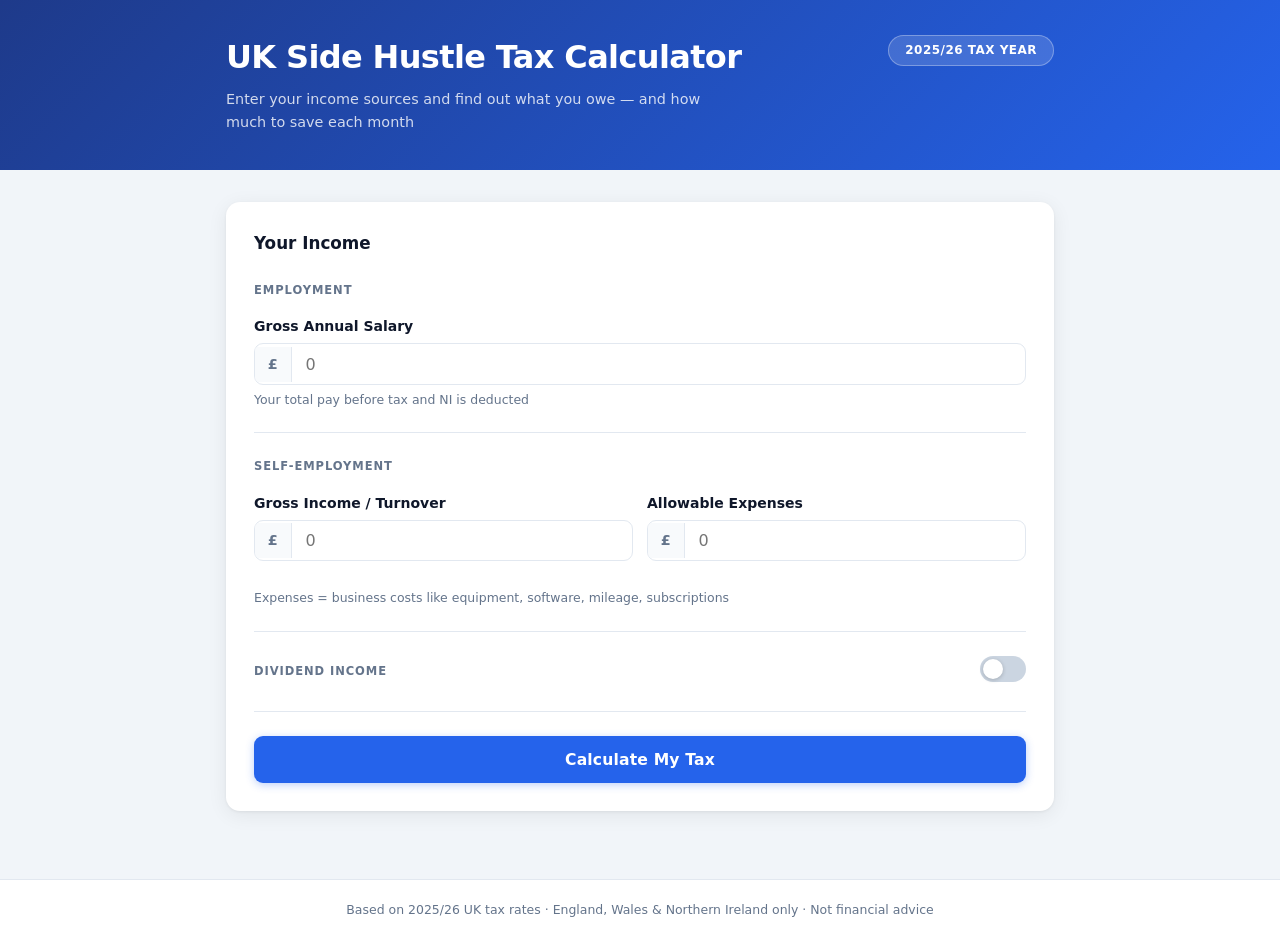
==== index.html @ 11d09277 "Initial build: UK side hustle tax calculator HTML/CSS/JS static site with 2025/26 UK tax rates. Calc" ====
<!DOCTYPE html>
<html lang="en">
<head>
  <meta charset="UTF-8">
  <meta name="viewport" content="width=device-width, initial-scale=1.0">
  <title>UK Side Hustle Tax Calculator</title>
  <link rel="stylesheet" href="style.css">
</head>
<body>

  <header>
    <div class="container">
      <div class="header-content">
        <div>
          <h1>UK Side Hustle Tax Calculator</h1>
          <p class="subtitle">Enter your income sources and find out what you owe — and how much to save each month</p>
        </div>
        <span class="tax-year-badge">2025/26 Tax Year</span>
      </div>
    </div>
  </header>

  <main>
    <div class="container">

      <!-- Input Form -->
      <section class="card" id="input-card">
        <h2>Your Income</h2>

        <div class="form-section">
          <h3 class="section-label">Employment</h3>
          <div class="field">
            <label for="salary">Gross Annual Salary</label>
            <div class="input-wrap">
              <span class="prefix">£</span>
              <input type="number" id="salary" placeholder="0" min="0" step="1">
            </div>
            <p class="hint">Your total pay before tax and NI is deducted</p>
          </div>
        </div>

        <div class="form-section">
          <h3 class="section-label">Self-Employment</h3>
          <div class="field-row">
            <div class="field">
              <label for="se-income">Gross Income / Turnover</label>
              <div class="input-wrap">
                <span class="prefix">£</span>
                <input type="number" id="se-income" placeholder="0" min="0" step="1">
              </div>
            </div>
            <div class="field">
              <label for="se-expenses">Allowable Expenses</label>
              <div class="input-wrap">
                <span class="prefix">£</span>
                <input type="number" id="se-expenses" placeholder="0" min="0" step="1">
              </div>
            </div>
          </div>
          <p class="hint">Expenses = business costs like equipment, software, mileage, subscriptions</p>
          <div class="profit-preview" id="profit-preview">
            Taxable profit: <strong id="profit-amount">£0</strong>
          </div>
        </div>

        <div class="form-section" id="dividends-section-wrap">
          <div class="toggle-header">
            <h3 class="section-label" style="margin-bottom:0">Dividend Income</h3>
            <label class="toggle" aria-label="Include dividends">
              <input type="checkbox" id="dividends-toggle">
              <span class="toggle-slider"></span>
            </label>
          </div>
          <div id="dividends-fields" class="hidden">
            <div class="field" style="margin-top:1rem">
              <label for="dividends">Total Dividends Received</label>
              <div class="input-wrap">
                <span class="prefix">£</span>
                <input type="number" id="dividends" placeholder="0" min="0" step="1">
              </div>
              <p class="hint">Dividends from UK or overseas companies (gross, before any tax)</p>
            </div>
          </div>
        </div>

        <div id="error-msg" class="error-msg hidden">Please enter at least one income figure.</div>
        <button class="btn-primary" id="calculate-btn">Calculate My Tax</button>
      </section>

      <!-- Results -->
      <section id="results" class="hidden">

        <div class="summary-grid">
          <div class="summary-card">
            <span class="summary-label">Total Income</span>
            <span class="summary-value neutral" id="r-total-income">£0</span>
          </div>
          <div class="summary-card">
            <span class="summary-label">Total Tax Bill</span>
            <span class="summary-value blue" id="r-total-tax">£0</span>
            <span class="summary-sub" id="r-effective-rate"></span>
          </div>
          <div class="summary-card">
            <span class="summary-label">Self Assessment Due</span>
            <span class="summary-value amber" id="r-sa-due">£0</span>
            <span class="summary-sub">due 31 Jan</span>
          </div>
          <div class="summary-card highlight-card">
            <span class="summary-label">Save Each Month</span>
            <span class="summary-value green" id="r-monthly">£0</span>
            <span class="summary-sub">to cover your bill</span>
          </div>
        </div>

        <div class="save-banner" id="save-banner">
          <div class="save-icon">
            <svg width="22" height="22" viewBox="0 0 24 24" fill="none" stroke="currentColor" stroke-width="2.5" stroke-linecap="round" stroke-linejoin="round"><path d="M12 2v20M17 5H9.5a3.5 3.5 0 0 0 0 7h5a3.5 3.5 0 0 1 0 7H6"/></svg>
          </div>
          <div>
            <strong>Set aside <span id="r-monthly-banner">£0</span> per month</strong>
            <p>to cover your Self Assessment tax bill, due 31 January each year</p>
          </div>
        </div>

        <div class="card">
          <h2>Full Breakdown</h2>

          <!-- Income -->
          <div class="breakdown-section">
            <h3 class="breakdown-heading">Income &amp; Allowances</h3>
            <div class="breakdown-row">
              <span>Employment salary</span>
              <span id="b-salary">£0</span>
            </div>
            <div class="breakdown-row" id="b-se-row">
              <span>Self-employment profit</span>
              <span id="b-se-profit">£0</span>
            </div>
            <div class="breakdown-row" id="b-div-income-row">
              <span>Dividend income</span>
              <span id="b-dividends">£0</span>
            </div>
            <div class="breakdown-row subtotal">
              <span>Total income</span>
              <span id="b-total-income">£0</span>
            </div>
            <div class="breakdown-row deduction">
              <span>Personal allowance</span>
              <span id="b-pa">−£12,570</span>
            </div>
            <div class="breakdown-row" id="b-div-allowance-row">
              <span class="muted-text">Dividend allowance</span>
              <span class="muted-text">−£500</span>
            </div>
          </div>

          <!-- PAYE -->
          <div class="breakdown-section">
            <h3 class="breakdown-heading">
              Already Paid via PAYE
              <span class="pill pill-green">Employer deducted</span>
            </h3>
            <div class="breakdown-row">
              <span>Income tax on salary</span>
              <span class="text-green" id="b-paye-it">£0</span>
            </div>
            <div class="breakdown-row">
              <span>Employee NI (Class 1)</span>
              <span class="text-green" id="b-paye-ni">£0</span>
            </div>
            <div class="breakdown-row subtotal">
              <span>Total PAYE paid</span>
              <span class="text-green" id="b-paye-total">£0</span>
            </div>
          </div>

          <!-- Self Assessment -->
          <div class="breakdown-section">
            <h3 class="breakdown-heading">
              Self Assessment Due
              <span class="pill pill-amber">You owe this</span>
            </h3>
            <div class="breakdown-row">
              <span>Income tax (self-employment)</span>
              <span class="text-amber" id="b-se-it">£0</span>
            </div>
            <div class="breakdown-row">
              <span>Class 4 NI (self-employment)</span>
              <span class="text-amber" id="b-class4">£0</span>
            </div>
            <div class="breakdown-row" id="b-div-tax-row">
              <span>Dividend tax</span>
              <span class="text-amber" id="b-div-tax">£0</span>
            </div>
            <div class="breakdown-row subtotal">
              <span>Total Self Assessment bill</span>
              <span class="text-amber" id="b-sa-total">£0</span>
            </div>
          </div>
        </div>

        <div class="card notes-card">
          <h3>Things to know</h3>
          <ul>
            <li><strong>Payment on account:</strong> After your first Self Assessment, HMRC usually splits your bill into advance payments — 50% due 31 January and 50% due 31 July. Budget for this in year two.</li>
            <li><strong>Trading allowance:</strong> If your self-employment income is under £1,000 you may not need to register or pay tax on it.</li>
            <li><strong>PAYE estimate:</strong> Assumes a standard 1257L tax code. If HMRC has adjusted your code (e.g. due to benefits or high income), your actual PAYE may differ.</li>
            <li><strong>Personal allowance taper:</strong> If your total income exceeds £100,000 your personal allowance reduces — the effective tax rate between £100k–£125,140 is 60%.</li>
            <li><strong>Scotland:</strong> Scottish taxpayers have different income tax rates — this calculator applies England, Wales &amp; Northern Ireland rates only.</li>
            <li>This is an estimate. Rates shown are for 2025/26. Always verify with HMRC or a qualified accountant.</li>
          </ul>
        </div>

      </section>
    </div>
  </main>

  <footer>
    <div class="container">
      <p>Based on 2025/26 UK tax rates &middot; England, Wales &amp; Northern Ireland only &middot; Not financial advice</p>
    </div>
  </footer>

  <script src="script.js"></script>
</body>
</html>
---- style.css ----
:root {
  --primary:        #2563eb;
  --primary-dark:   #1d4ed8;
  --primary-light:  #eff6ff;
  --green:          #16a34a;
  --green-light:    #dcfce7;
  --amber:          #b45309;
  --amber-light:    #fef3c7;
  --bg:             #f1f5f9;
  --card:           #ffffff;
  --text:           #0f172a;
  --muted:          #64748b;
  --border:         #e2e8f0;
  --radius:         14px;
  --shadow:         0 1px 3px rgba(0,0,0,.06), 0 4px 20px rgba(0,0,0,.07);
}

*, *::before, *::after { box-sizing: border-box; margin: 0; padding: 0; }

body {
  font-family: -apple-system, BlinkMacSystemFont, 'Segoe UI', system-ui, sans-serif;
  background: var(--bg);
  color: var(--text);
  line-height: 1.6;
  font-size: 16px;
}

.container {
  max-width: 860px;
  margin: 0 auto;
  padding: 0 1rem;
}

/* ── Header ── */
header {
  background: linear-gradient(135deg, #1e3a8a 0%, #2563eb 100%);
  color: #fff;
  padding: 2rem 0 2.25rem;
}

.header-content {
  display: flex;
  align-items: flex-start;
  justify-content: space-between;
  gap: 1rem;
  flex-wrap: wrap;
}

h1 {
  font-size: 1.65rem;
  font-weight: 800;
  letter-spacing: -.02em;
}

.subtitle {
  margin-top: .3rem;
  opacity: .8;
  font-size: .9rem;
  max-width: 480px;
}

.tax-year-badge {
  flex-shrink: 0;
  background: rgba(255,255,255,.15);
  border: 1px solid rgba(255,255,255,.3);
  border-radius: 100px;
  padding: .3rem 1rem;
  font-size: .75rem;
  font-weight: 700;
  letter-spacing: .04em;
  margin-top: .2rem;
  text-transform: uppercase;
}

/* ── Main ── */
main { padding: 2rem 0 3rem; }

/* ── Cards ── */
.card {
  background: var(--card);
  border-radius: var(--radius);
  padding: 1.75rem;
  box-shadow: var(--shadow);
  margin-bottom: 1.25rem;
}

.card h2 {
  font-size: 1.05rem;
  font-weight: 700;
  margin-bottom: 1.5rem;
  color: var(--text);
}

/* ── Form ── */
#input-card { margin-bottom: 1.25rem; }

.form-section {
  padding-bottom: 1.5rem;
  margin-bottom: 1.5rem;
  border-bottom: 1px solid var(--border);
}
.form-section:last-of-type {
  border-bottom: none;
  margin-bottom: .25rem;
  padding-bottom: 0;
}

.section-label {
  font-size: .72rem;
  font-weight: 700;
  text-transform: uppercase;
  letter-spacing: .08em;
  color: var(--muted);
  margin-bottom: 1rem;
}

.field { margin-bottom: .875rem; }
.field:last-of-type { margin-bottom: 0; }

.field-row {
  display: grid;
  grid-template-columns: 1fr 1fr;
  gap: .875rem;
  margin-bottom: .875rem;
}

label {
  display: block;
  font-size: .875rem;
  font-weight: 600;
  margin-bottom: .35rem;
  color: var(--text);
}

.input-wrap {
  display: flex;
  align-items: center;
  border: 1.5px solid var(--border);
  border-radius: 9px;
  overflow: hidden;
  background: #fff;
  transition: border-color .15s, box-shadow .15s;
}

.input-wrap:focus-within {
  border-color: var(--primary);
  box-shadow: 0 0 0 3px rgba(37,99,235,.12);
}

.prefix {
  background: #f8fafc;
  border-right: 1.5px solid var(--border);
  padding: .65rem .8rem;
  font-weight: 700;
  color: var(--muted);
  font-size: .9rem;
  line-height: 1;
  user-select: none;
}

input[type="number"] {
  flex: 1;
  min-width: 0;
  border: none;
  outline: none;
  padding: .65rem .875rem;
  font-size: 1rem;
  font-family: inherit;
  color: var(--text);
  background: transparent;
  -moz-appearance: textfield;
}
input[type="number"]::-webkit-inner-spin-button,
input[type="number"]::-webkit-outer-spin-button { -webkit-appearance: none; }

.hint {
  font-size: .78rem;
  color: var(--muted);
  margin-top: .35rem;
  line-height: 1.4;
}

.profit-preview {
  display: none;
  background: var(--primary-light);
  border: 1px solid #bfdbfe;
  border-radius: 8px;
  padding: .55rem .875rem;
  font-size: .85rem;
  color: var(--primary);
  margin-top: .75rem;
}
.profit-preview.visible { display: block; }

/* ── Toggle ── */
.toggle-header {
  display: flex;
  align-items: center;
  justify-content: space-between;
}

.toggle {
  position: relative;
  display: inline-block;
  width: 46px;
  height: 26px;
  cursor: pointer;
  flex-shrink: 0;
}
.toggle input { opacity: 0; width: 0; height: 0; position: absolute; }

.toggle-slider {
  position: absolute;
  inset: 0;
  background: #cbd5e1;
  border-radius: 100px;
  transition: background .2s;
}
.toggle-slider::before {
  content: '';
  position: absolute;
  width: 20px;
  height: 20px;
  background: #fff;
  border-radius: 50%;
  top: 3px;
  left: 3px;
  transition: transform .2s;
  box-shadow: 0 1px 4px rgba(0,0,0,.2);
}
.toggle input:checked + .toggle-slider { background: var(--primary); }
.toggle input:checked + .toggle-slider::before { transform: translateX(20px); }

/* ── Button ── */
.btn-primary {
  display: block;
  width: 100%;
  background: var(--primary);
  color: #fff;
  border: none;
  border-radius: 9px;
  padding: .9rem 1.5rem;
  font-size: .975rem;
  font-weight: 700;
  font-family: inherit;
  cursor: pointer;
  letter-spacing: .01em;
  transition: background .15s, transform .1s, box-shadow .15s;
  margin-top: 1.25rem;
  box-shadow: 0 2px 8px rgba(37,99,235,.3);
}
.btn-primary:hover { background: var(--primary-dark); box-shadow: 0 4px 12px rgba(37,99,235,.35); }
.btn-primary:active { transform: scale(.99); }

/* ── Error ── */
.error-msg {
  background: #fee2e2;
  color: #991b1b;
  border-radius: 8px;
  padding: .6rem .9rem;
  font-size: .85rem;
  font-weight: 500;
  margin-top: .75rem;
}

/* ── Summary Grid ── */
.summary-grid {
  display: grid;
  grid-template-columns: repeat(2, 1fr);
  gap: .875rem;
  margin-bottom: 1.25rem;
}

.summary-card {
  background: var(--card);
  border-radius: var(--radius);
  padding: 1.25rem 1.25rem 1.1rem;
  box-shadow: var(--shadow);
  display: flex;
  flex-direction: column;
  gap: .2rem;
}

.highlight-card {
  background: linear-gradient(135deg, #1e3a8a, #2563eb);
  color: #fff;
}
.highlight-card .summary-label { color: rgba(255,255,255,.75); }
.highlight-card .summary-sub   { color: rgba(255,255,255,.65); }

.summary-label {
  font-size: .7rem;
  font-weight: 700;
  text-transform: uppercase;
  letter-spacing: .07em;
  color: var(--muted);
}

.summary-value {
  font-size: 1.65rem;
  font-weight: 800;
  letter-spacing: -.02em;
  line-height: 1.1;
  margin-top: .1rem;
}
.summary-value.neutral { color: var(--text); }
.summary-value.blue    { color: var(--primary); }
.summary-value.amber   { color: var(--amber); }
.summary-value.green   { color: #fff; }

.summary-sub {
  font-size: .75rem;
  color: var(--muted);
  margin-top: .1rem;
}

/* ── Save Banner ── */
.save-banner {
  background: linear-gradient(135deg, #1e3a8a, #2563eb);
  color: #fff;
  border-radius: var(--radius);
  padding: 1.25rem 1.5rem;
  display: flex;
  align-items: center;
  gap: 1rem;
  margin-bottom: 1.25rem;
}

.save-icon {
  flex-shrink: 0;
  width: 44px;
  height: 44px;
  background: rgba(255,255,255,.15);
  border-radius: 50%;
  display: flex;
  align-items: center;
  justify-content: center;
}

.save-banner strong { font-size: 1.05rem; display: block; }
.save-banner p { font-size: .825rem; opacity: .8; margin-top: .15rem; }

/* ── Breakdown ── */
.breakdown-section {
  padding-bottom: 1.25rem;
  margin-bottom: 1.25rem;
  border-bottom: 1px solid var(--border);
}
.breakdown-section:last-child {
  padding-bottom: 0;
  margin-bottom: 0;
  border-bottom: none;
}

.breakdown-heading {
  font-size: .72rem;
  font-weight: 700;
  text-transform: uppercase;
  letter-spacing: .08em;
  color: var(--muted);
  margin-bottom: .875rem;
  display: flex;
  align-items: center;
  gap: .5rem;
  flex-wrap: wrap;
}

.breakdown-row {
  display: flex;
  justify-content: space-between;
  align-items: center;
  padding: .45rem 0;
  font-size: .9rem;
  border-bottom: 1px solid var(--border);
}
.breakdown-row:first-of-type { border-top: none; }
.breakdown-row:last-child { border-bottom: none; }

.breakdown-row.subtotal {
  font-weight: 700;
  font-size: .925rem;
  padding-top: .625rem;
  margin-top: .25rem;
  border-top: 2px solid var(--border) !important;
}

.breakdown-row.deduction {
  color: var(--muted);
  font-style: italic;
  font-size: .875rem;
}

/* ── Pills ── */
.pill {
  display: inline-block;
  padding: .15rem .6rem;
  border-radius: 100px;
  font-size: .65rem;
  font-weight: 700;
  text-transform: uppercase;
  letter-spacing: .05em;
  line-height: 1.5;
}
.pill-green { background: var(--green-light); color: var(--green); }
.pill-amber { background: var(--amber-light); color: var(--amber); }

/* ── Colour helpers ── */
.text-green  { color: var(--green);  font-weight: 600; }
.text-amber  { color: var(--amber);  font-weight: 600; }
.muted-text  { color: var(--muted); }

/* ── Notes ── */
.notes-card h3 {
  font-size: .95rem;
  font-weight: 700;
  margin-bottom: .875rem;
  color: var(--text);
}
.notes-card ul {
  list-style: none;
  display: flex;
  flex-direction: column;
  gap: .6rem;
}
.notes-card li {
  font-size: .825rem;
  color: var(--muted);
  padding-left: 1.1rem;
  position: relative;
  line-height: 1.5;
}
.notes-card li::before {
  content: '›';
  position: absolute;
  left: 0;
  color: var(--primary);
  font-weight: 700;
}

/* ── Footer ── */
footer {
  background: var(--card);
  border-top: 1px solid var(--border);
  padding: 1.25rem 0;
  text-align: center;
  color: var(--muted);
  font-size: .78rem;
}

/* ── Utilities ── */
.hidden { display: none !important; }

/* ── Responsive ── */
@media (min-width: 600px) {
  h1 { font-size: 2rem; }
  .summary-grid { grid-template-columns: repeat(4, 1fr); }
}

@media (max-width: 480px) {
  .card { padding: 1.25rem; }
  .field-row { grid-template-columns: 1fr; }
  .summary-value { font-size: 1.35rem; }
  .save-banner { flex-direction: column; text-align: center; }
  .save-icon { margin: 0 auto; }
}
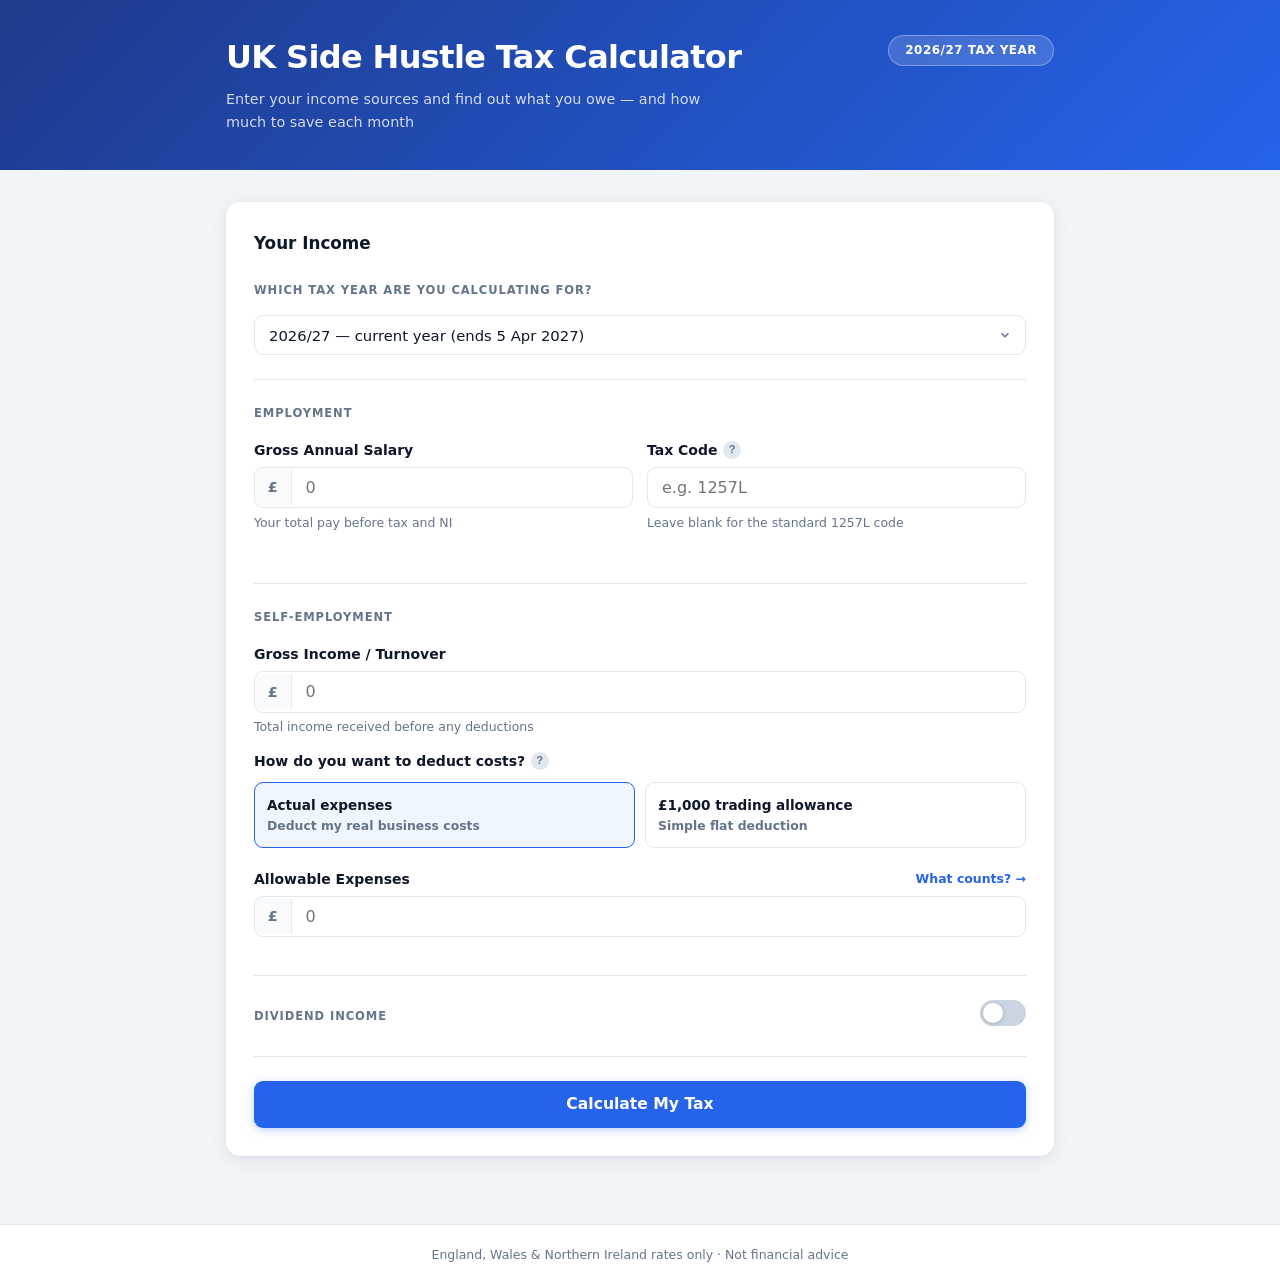
==== commit 2971ecd3: "Add tax year/code/trading allowance, update to 2026/27 - Add tax year selector (2022/23 through 2026" ====
--- a/index.html
+++ b/index.html
@@ -15,7 +15,7 @@
           <h1>UK Side Hustle Tax Calculator</h1>
           <p class="subtitle">Enter your income sources and find out what you owe — and how much to save each month</p>
         </div>
-        <span class="tax-year-badge">2025/26 Tax Year</span>
+        <span class="tax-year-badge" id="header-tax-year">2026/27 Tax Year</span>
       </div>
     </div>
   </header>
@@ -27,43 +27,99 @@
       <section class="card" id="input-card">
         <h2>Your Income</h2>
 
+        <!-- Tax year -->
+        <div class="form-section">
+          <h3 class="section-label">Which tax year are you calculating for?</h3>
+          <div class="select-wrap">
+            <select id="tax-year">
+              <option value="2026/27">2026/27 — current year (ends 5 Apr 2027)</option>
+              <option value="2025/26">2025/26 — Self Assessment due 31 Jan 2027</option>
+              <option value="2024/25">2024/25 — Self Assessment due 31 Jan 2026</option>
+              <option value="2023/24">2023/24 — Self Assessment due 31 Jan 2025</option>
+              <option value="2022/23">2022/23 — Self Assessment due 31 Jan 2024</option>
+            </select>
+            <span class="select-arrow">
+              <svg width="14" height="14" viewBox="0 0 24 24" fill="none" stroke="currentColor" stroke-width="2.5"><polyline points="6 9 12 15 18 9"/></svg>
+            </span>
+          </div>
+        </div>
+
+        <!-- Employment -->
         <div class="form-section">
           <h3 class="section-label">Employment</h3>
+          <div class="field-row">
+            <div class="field">
+              <label for="salary">Gross Annual Salary</label>
+              <div class="input-wrap">
+                <span class="prefix">£</span>
+                <input type="number" id="salary" placeholder="0" min="0" step="1">
+              </div>
+              <p class="hint">Your total pay before tax and NI</p>
+            </div>
+            <div class="field">
+              <label for="tax-code">
+                Tax Code
+                <button class="info-btn" data-modal="modal-taxcode" type="button" aria-label="What is a tax code?">?</button>
+              </label>
+              <div class="input-wrap">
+                <input type="text" id="tax-code" placeholder="e.g. 1257L" maxlength="8" style="padding-left:0.875rem">
+              </div>
+              <p class="hint">Leave blank for the standard 1257L code</p>
+            </div>
+          </div>
+        </div>
+
+        <!-- Self-Employment -->
+        <div class="form-section">
+          <h3 class="section-label">Self-Employment</h3>
           <div class="field">
-            <label for="salary">Gross Annual Salary</label>
+            <label for="se-income">Gross Income / Turnover</label>
             <div class="input-wrap">
               <span class="prefix">£</span>
-              <input type="number" id="salary" placeholder="0" min="0" step="1">
-            </div>
-            <p class="hint">Your total pay before tax and NI is deducted</p>
-          </div>
-        </div>
-
-        <div class="form-section">
-          <h3 class="section-label">Self-Employment</h3>
-          <div class="field-row">
-            <div class="field">
-              <label for="se-income">Gross Income / Turnover</label>
-              <div class="input-wrap">
-                <span class="prefix">£</span>
-                <input type="number" id="se-income" placeholder="0" min="0" step="1">
-              </div>
-            </div>
-            <div class="field">
-              <label for="se-expenses">Allowable Expenses</label>
-              <div class="input-wrap">
-                <span class="prefix">£</span>
-                <input type="number" id="se-expenses" placeholder="0" min="0" step="1">
-              </div>
-            </div>
-          </div>
-          <p class="hint">Expenses = business costs like equipment, software, mileage, subscriptions</p>
+              <input type="number" id="se-income" placeholder="0" min="0" step="1">
+            </div>
+            <p class="hint">Total income received before any deductions</p>
+          </div>
+
+          <div class="expense-method-label">
+            How do you want to deduct costs?
+            <button class="info-btn" data-modal="modal-trading" type="button" aria-label="About the trading allowance">?</button>
+          </div>
+          <div class="method-options">
+            <label class="method-card" id="method-actual-card">
+              <input type="radio" name="expense-method" id="method-actual" value="actual" checked>
+              <div class="method-content">
+                <strong>Actual expenses</strong>
+                <span>Deduct my real business costs</span>
+              </div>
+            </label>
+            <label class="method-card" id="method-trading-card">
+              <input type="radio" name="expense-method" id="method-trading" value="trading">
+              <div class="method-content">
+                <strong>£1,000 trading allowance</strong>
+                <span>Simple flat deduction</span>
+              </div>
+            </label>
+          </div>
+
+          <div id="actual-expenses-field" class="field" style="margin-top:0.875rem">
+            <label for="se-expenses">
+              Allowable Expenses
+              <button class="text-link-btn" data-modal="modal-expenses" type="button">What counts? →</button>
+            </label>
+            <div class="input-wrap">
+              <span class="prefix">£</span>
+              <input type="number" id="se-expenses" placeholder="0" min="0" step="1">
+            </div>
+          </div>
+
           <div class="profit-preview" id="profit-preview">
             Taxable profit: <strong id="profit-amount">£0</strong>
           </div>
         </div>
 
-        <div class="form-section" id="dividends-section-wrap">
+        <!-- Dividends -->
+        <div class="form-section">
           <div class="toggle-header">
             <h3 class="section-label" style="margin-bottom:0">Dividend Income</h3>
             <label class="toggle" aria-label="Include dividends">
@@ -78,17 +134,19 @@
                 <span class="prefix">£</span>
                 <input type="number" id="dividends" placeholder="0" min="0" step="1">
               </div>
-              <p class="hint">Dividends from UK or overseas companies (gross, before any tax)</p>
+              <p class="hint">From UK or overseas companies — gross amount before any tax withheld</p>
             </div>
           </div>
         </div>
 
         <div id="error-msg" class="error-msg hidden">Please enter at least one income figure.</div>
-        <button class="btn-primary" id="calculate-btn">Calculate My Tax</button>
+        <button class="btn-primary" id="calculate-btn" type="button">Calculate My Tax</button>
       </section>
 
       <!-- Results -->
       <section id="results" class="hidden">
+
+        <div id="year-note" class="year-note hidden"></div>
 
         <div class="summary-grid">
           <div class="summary-card">
@@ -112,7 +170,7 @@
           </div>
         </div>
 
-        <div class="save-banner" id="save-banner">
+        <div class="save-banner">
           <div class="save-icon">
             <svg width="22" height="22" viewBox="0 0 24 24" fill="none" stroke="currentColor" stroke-width="2.5" stroke-linecap="round" stroke-linejoin="round"><path d="M12 2v20M17 5H9.5a3.5 3.5 0 0 0 0 7h5a3.5 3.5 0 0 1 0 7H6"/></svg>
           </div>
@@ -125,7 +183,6 @@
         <div class="card">
           <h2>Full Breakdown</h2>
 
-          <!-- Income -->
           <div class="breakdown-section">
             <h3 class="breakdown-heading">Income &amp; Allowances</h3>
             <div class="breakdown-row">
@@ -133,7 +190,7 @@
               <span id="b-salary">£0</span>
             </div>
             <div class="breakdown-row" id="b-se-row">
-              <span>Self-employment profit</span>
+              <span id="b-se-method">Self-employment profit</span>
               <span id="b-se-profit">£0</span>
             </div>
             <div class="breakdown-row" id="b-div-income-row">
@@ -148,13 +205,12 @@
               <span>Personal allowance</span>
               <span id="b-pa">−£12,570</span>
             </div>
-            <div class="breakdown-row" id="b-div-allowance-row">
-              <span class="muted-text">Dividend allowance</span>
-              <span class="muted-text">−£500</span>
-            </div>
-          </div>
-
-          <!-- PAYE -->
+            <div class="breakdown-row deduction" id="b-div-allowance-row">
+              <span>Dividend allowance</span>
+              <span id="b-div-allowance-amount">−£500</span>
+            </div>
+          </div>
+
           <div class="breakdown-section">
             <h3 class="breakdown-heading">
               Already Paid via PAYE
@@ -174,7 +230,6 @@
             </div>
           </div>
 
-          <!-- Self Assessment -->
           <div class="breakdown-section">
             <h3 class="breakdown-heading">
               Self Assessment Due
@@ -202,12 +257,11 @@
         <div class="card notes-card">
           <h3>Things to know</h3>
           <ul>
-            <li><strong>Payment on account:</strong> After your first Self Assessment, HMRC usually splits your bill into advance payments — 50% due 31 January and 50% due 31 July. Budget for this in year two.</li>
-            <li><strong>Trading allowance:</strong> If your self-employment income is under £1,000 you may not need to register or pay tax on it.</li>
-            <li><strong>PAYE estimate:</strong> Assumes a standard 1257L tax code. If HMRC has adjusted your code (e.g. due to benefits or high income), your actual PAYE may differ.</li>
+            <li><strong>Payment on account:</strong> After your first Self Assessment, HMRC splits the bill into advance payments — 50% due 31 January and 50% due 31 July. Budget for this in year two.</li>
+            <li><strong>PAYE estimate:</strong> Based on your tax code. If HMRC has adjusted it for benefits-in-kind or other income, your actual PAYE figure may differ.</li>
             <li><strong>Personal allowance taper:</strong> If your total income exceeds £100,000 your personal allowance reduces — the effective tax rate between £100k–£125,140 is 60%.</li>
-            <li><strong>Scotland:</strong> Scottish taxpayers have different income tax rates — this calculator applies England, Wales &amp; Northern Ireland rates only.</li>
-            <li>This is an estimate. Rates shown are for 2025/26. Always verify with HMRC or a qualified accountant.</li>
+            <li><strong>Scotland:</strong> Scottish taxpayers have different income tax rates — this calculator covers England, Wales &amp; Northern Ireland only.</li>
+            <li>This is an estimate only. Always verify with HMRC or a qualified accountant.</li>
           </ul>
         </div>
 
@@ -217,9 +271,112 @@
 
   <footer>
     <div class="container">
-      <p>Based on 2025/26 UK tax rates &middot; England, Wales &amp; Northern Ireland only &middot; Not financial advice</p>
+      <p>England, Wales &amp; Northern Ireland rates only &middot; Not financial advice</p>
     </div>
   </footer>
+
+  <!-- ── Modals ──────────────────────────────────────────────────────────── -->
+
+  <!-- Tax code modal -->
+  <div class="modal-overlay hidden" id="modal-taxcode" role="dialog" aria-modal="true" aria-labelledby="modal-taxcode-title">
+    <div class="modal-card">
+      <button class="modal-close" aria-label="Close">&times;</button>
+      <h3 id="modal-taxcode-title">What is a tax code?</h3>
+      <p>Your tax code tells your employer how much of your salary is tax-free. You can find it on your payslip, P60, or in your HMRC Personal Tax Account.</p>
+      <div class="modal-table">
+        <div class="modal-row"><span class="modal-code">1257L</span><span>Standard — £12,570 personal allowance (most people)</span></div>
+        <div class="modal-row"><span class="modal-code">1100L</span><span>Number × 10 = allowance (e.g. 1100L = £11,000)</span></div>
+        <div class="modal-row"><span class="modal-code">BR</span><span>No allowance — all salary taxed at 20% basic rate</span></div>
+        <div class="modal-row"><span class="modal-code">D0</span><span>All salary taxed at 40% higher rate</span></div>
+        <div class="modal-row"><span class="modal-code">D1</span><span>All salary taxed at 45% additional rate</span></div>
+        <div class="modal-row"><span class="modal-code">0T</span><span>No personal allowance, uses normal tax bands</span></div>
+        <div class="modal-row"><span class="modal-code">NT</span><span>No tax deducted at all</span></div>
+        <div class="modal-row"><span class="modal-code">K codes</span><span>Unusual — means deductions exceed your allowances</span></div>
+      </div>
+      <p class="modal-note">If HMRC has adjusted your code (e.g. due to a company car or underpaid tax), the PAYE estimate will reflect that — which may reduce your Self Assessment bill.</p>
+    </div>
+  </div>
+
+  <!-- Trading allowance modal -->
+  <div class="modal-overlay hidden" id="modal-trading" role="dialog" aria-modal="true" aria-labelledby="modal-trading-title">
+    <div class="modal-card">
+      <button class="modal-close" aria-label="Close">&times;</button>
+      <h3 id="modal-trading-title">The £1,000 trading allowance</h3>
+      <p>The trading allowance lets you earn up to <strong>£1,000 from self-employment</strong> without paying any tax or needing to register with HMRC.</p>
+      <p>If your gross income is <strong>over £1,000</strong>, you can still choose to use the allowance — deducting a flat £1,000 instead of totting up your actual expenses.</p>
+      <div class="modal-split">
+        <div class="modal-split-col good">
+          <strong>Use trading allowance when...</strong>
+          <ul>
+            <li>Your actual expenses are less than £1,000</li>
+            <li>You have very few receipts or records</li>
+            <li>You want a simpler calculation</li>
+          </ul>
+        </div>
+        <div class="modal-split-col bad">
+          <strong>Use actual expenses when...</strong>
+          <ul>
+            <li>Your business costs exceed £1,000</li>
+            <li>You have significant equipment or travel costs</li>
+            <li>You work from home and claim a portion of bills</li>
+          </ul>
+        </div>
+      </div>
+      <p class="modal-note">You cannot combine the trading allowance with actual expenses — it's one or the other.</p>
+    </div>
+  </div>
+
+  <!-- Expenses modal -->
+  <div class="modal-overlay hidden" id="modal-expenses" role="dialog" aria-modal="true" aria-labelledby="modal-expenses-title">
+    <div class="modal-card modal-card--wide">
+      <button class="modal-close" aria-label="Close">&times;</button>
+      <h3 id="modal-expenses-title">What are allowable business expenses?</h3>
+      <p>You can deduct costs that are <strong>wholly and exclusively for your business</strong>. Here are the most common ones:</p>
+      <div class="expenses-grid">
+        <div class="expense-item">
+          <strong>Office &amp; workspace</strong>
+          <span>Stationery, postage, printer ink, a portion of home broadband/phone if used for work</span>
+        </div>
+        <div class="expense-item">
+          <strong>Home office</strong>
+          <span>A proportion of electricity, heating, and broadband — based on hours worked or rooms used. HMRC flat rate: £6/week (no receipts needed)</span>
+        </div>
+        <div class="expense-item">
+          <strong>Travel</strong>
+          <span>Business mileage (45p/mile up to 10,000 miles, 25p after), train or bus fares. Not your regular commute</span>
+        </div>
+        <div class="expense-item">
+          <strong>Equipment &amp; tools</strong>
+          <span>Laptops, cameras, tools, phones — if used for work. If used for both, claim the business proportion</span>
+        </div>
+        <div class="expense-item">
+          <strong>Software &amp; subscriptions</strong>
+          <span>Business software, cloud storage, professional memberships, trade magazine subscriptions</span>
+        </div>
+        <div class="expense-item">
+          <strong>Marketing</strong>
+          <span>Website costs, hosting, domain names, advertising, business cards, social media ads</span>
+        </div>
+        <div class="expense-item">
+          <strong>Professional fees</strong>
+          <span>Accountant or bookkeeper fees, legal costs, professional indemnity insurance</span>
+        </div>
+        <div class="expense-item">
+          <strong>Stock &amp; materials</strong>
+          <span>Goods you buy to sell on, or raw materials used to make products</span>
+        </div>
+        <div class="expense-item">
+          <strong>Bank charges</strong>
+          <span>Business bank account fees and transaction charges</span>
+        </div>
+        <div class="expense-item expense-item--no">
+          <strong>You cannot deduct</strong>
+          <span>Personal food or entertainment, everyday clothing, your regular commute, or any personal expenses</span>
+        </div>
+      </div>
+      <p class="modal-note">Keep receipts for everything. HMRC can ask for evidence up to 6 years after the tax year.</p>
+    </div>
+  </div>
 
   <script src="script.js"></script>
 </body>
--- a/style.css
+++ b/style.css
@@ -112,6 +112,7 @@
   letter-spacing: .08em;
   color: var(--muted);
   margin-bottom: 1rem;
+  display: block;
 }
 
 .field { margin-bottom: .875rem; }
@@ -125,7 +126,9 @@
 }
 
 label {
-  display: block;
+  display: flex;
+  align-items: center;
+  gap: .35rem;
   font-size: .875rem;
   font-weight: 600;
   margin-bottom: .35rem;
@@ -141,7 +144,6 @@
   background: #fff;
   transition: border-color .15s, box-shadow .15s;
 }
-
 .input-wrap:focus-within {
   border-color: var(--primary);
   box-shadow: 0 0 0 3px rgba(37,99,235,.12);
@@ -156,9 +158,11 @@
   font-size: .9rem;
   line-height: 1;
   user-select: none;
-}
-
-input[type="number"] {
+  flex-shrink: 0;
+}
+
+input[type="number"],
+input[type="text"] {
   flex: 1;
   min-width: 0;
   border: none;
@@ -180,6 +184,134 @@
   line-height: 1.4;
 }
 
+/* ── Select ── */
+.select-wrap {
+  position: relative;
+  display: inline-flex;
+  align-items: center;
+  width: 100%;
+}
+.select-wrap select {
+  appearance: none;
+  -webkit-appearance: none;
+  width: 100%;
+  border: 1.5px solid var(--border);
+  border-radius: 9px;
+  padding: .65rem 2.5rem .65rem .875rem;
+  font-size: .925rem;
+  font-family: inherit;
+  color: var(--text);
+  background: #fff;
+  cursor: pointer;
+  outline: none;
+  transition: border-color .15s, box-shadow .15s;
+}
+.select-wrap select:focus {
+  border-color: var(--primary);
+  box-shadow: 0 0 0 3px rgba(37,99,235,.12);
+}
+.select-arrow {
+  position: absolute;
+  right: .875rem;
+  pointer-events: none;
+  color: var(--muted);
+  display: flex;
+}
+
+/* ── Info / help buttons ── */
+.info-btn {
+  display: inline-flex;
+  align-items: center;
+  justify-content: center;
+  width: 18px;
+  height: 18px;
+  border-radius: 50%;
+  background: var(--border);
+  border: none;
+  cursor: pointer;
+  font-size: .7rem;
+  font-weight: 700;
+  color: var(--muted);
+  flex-shrink: 0;
+  transition: background .15s, color .15s;
+  padding: 0;
+  line-height: 1;
+}
+.info-btn:hover { background: var(--primary); color: #fff; }
+
+.text-link-btn {
+  background: none;
+  border: none;
+  cursor: pointer;
+  font-size: .78rem;
+  font-weight: 600;
+  color: var(--primary);
+  padding: 0;
+  font-family: inherit;
+  margin-left: auto;
+  text-decoration: underline;
+  text-decoration-color: transparent;
+  transition: text-decoration-color .15s;
+}
+.text-link-btn:hover { text-decoration-color: var(--primary); }
+
+/* ── Expense method selector ── */
+.expense-method-label {
+  font-size: .875rem;
+  font-weight: 600;
+  color: var(--text);
+  margin-bottom: .625rem;
+  display: flex;
+  align-items: center;
+  gap: .35rem;
+}
+
+.method-options {
+  display: grid;
+  grid-template-columns: 1fr 1fr;
+  gap: .625rem;
+  margin-bottom: .25rem;
+}
+
+.method-card {
+  display: flex;
+  align-items: flex-start;
+  gap: .625rem;
+  border: 1.5px solid var(--border);
+  border-radius: 9px;
+  padding: .75rem;
+  cursor: pointer;
+  transition: border-color .15s, background .15s;
+  user-select: none;
+}
+.method-card input[type="radio"] { display: none; }
+.method-card:has(input:checked) {
+  border-color: var(--primary);
+  background: var(--primary-light);
+}
+.method-card .method-content {
+  display: flex;
+  flex-direction: column;
+  gap: .1rem;
+}
+.method-card strong {
+  font-size: .85rem;
+  color: var(--text);
+  font-weight: 700;
+}
+.method-card span {
+  font-size: .775rem;
+  color: var(--muted);
+  line-height: 1.35;
+}
+
+/* Fallback for browsers without :has() */
+.method-card.selected {
+  border-color: var(--primary);
+  background: var(--primary-light);
+}
+
+/* ── Profit preview ── */
 .profit-preview {
   display: none;
   background: var(--primary-light);
@@ -208,7 +340,6 @@
   flex-shrink: 0;
 }
 .toggle input { opacity: 0; width: 0; height: 0; position: absolute; }
-
 .toggle-slider {
   position: absolute;
   inset: 0;
@@ -244,8 +375,7 @@
   font-weight: 700;
   font-family: inherit;
   cursor: pointer;
-  letter-spacing: .01em;
-  transition: background .15s, transform .1s, box-shadow .15s;
+  transition: background .15s, box-shadow .15s;
   margin-top: 1.25rem;
   box-shadow: 0 2px 8px rgba(37,99,235,.3);
 }
@@ -263,6 +393,19 @@
   margin-top: .75rem;
 }
 
+/* ── Year note ── */
+.year-note {
+  background: #fef3c7;
+  border: 1px solid #fcd34d;
+  border-radius: 10px;
+  padding: .75rem 1rem;
+  font-size: .83rem;
+  color: #92400e;
+  margin-bottom: 1.25rem;
+  line-height: 1.5;
+}
+.year-note::before { content: 'Note: '; font-weight: 700; }
+
 /* ── Summary Grid ── */
 .summary-grid {
   display: grid;
@@ -295,7 +438,6 @@
   letter-spacing: .07em;
   color: var(--muted);
 }
-
 .summary-value {
   font-size: 1.65rem;
   font-weight: 800;
@@ -307,12 +449,7 @@
 .summary-value.blue    { color: var(--primary); }
 .summary-value.amber   { color: var(--amber); }
 .summary-value.green   { color: #fff; }
-
-.summary-sub {
-  font-size: .75rem;
-  color: var(--muted);
-  margin-top: .1rem;
-}
+.summary-sub { font-size: .75rem; color: var(--muted); margin-top: .1rem; }
 
 /* ── Save Banner ── */
 .save-banner {
@@ -325,7 +462,6 @@
   gap: 1rem;
   margin-bottom: 1.25rem;
 }
-
 .save-icon {
   flex-shrink: 0;
   width: 44px;
@@ -336,7 +472,6 @@
   align-items: center;
   justify-content: center;
 }
-
 .save-banner strong { font-size: 1.05rem; display: block; }
 .save-banner p { font-size: .825rem; opacity: .8; margin-top: .15rem; }
 
@@ -373,22 +508,14 @@
   font-size: .9rem;
   border-bottom: 1px solid var(--border);
 }
-.breakdown-row:first-of-type { border-top: none; }
 .breakdown-row:last-child { border-bottom: none; }
-
 .breakdown-row.subtotal {
   font-weight: 700;
   font-size: .925rem;
   padding-top: .625rem;
-  margin-top: .25rem;
   border-top: 2px solid var(--border) !important;
 }
-
-.breakdown-row.deduction {
-  color: var(--muted);
-  font-style: italic;
-  font-size: .875rem;
-}
+.breakdown-row.deduction { color: var(--muted); font-style: italic; font-size: .875rem; }
 
 /* ── Pills ── */
 .pill {
@@ -405,23 +532,13 @@
 .pill-amber { background: var(--amber-light); color: var(--amber); }
 
 /* ── Colour helpers ── */
-.text-green  { color: var(--green);  font-weight: 600; }
-.text-amber  { color: var(--amber);  font-weight: 600; }
-.muted-text  { color: var(--muted); }
+.text-green { color: var(--green); font-weight: 600; }
+.text-amber { color: var(--amber); font-weight: 600; }
+.muted-text { color: var(--muted); }
 
 /* ── Notes ── */
-.notes-card h3 {
-  font-size: .95rem;
-  font-weight: 700;
-  margin-bottom: .875rem;
-  color: var(--text);
-}
-.notes-card ul {
-  list-style: none;
-  display: flex;
-  flex-direction: column;
-  gap: .6rem;
-}
+.notes-card h3 { font-size: .95rem; font-weight: 700; margin-bottom: .875rem; }
+.notes-card ul { list-style: none; display: flex; flex-direction: column; gap: .6rem; }
 .notes-card li {
   font-size: .825rem;
   color: var(--muted);
@@ -429,13 +546,7 @@
   position: relative;
   line-height: 1.5;
 }
-.notes-card li::before {
-  content: '›';
-  position: absolute;
-  left: 0;
-  color: var(--primary);
-  font-weight: 700;
-}
+.notes-card li::before { content: '›'; position: absolute; left: 0; color: var(--primary); font-weight: 700; }
 
 /* ── Footer ── */
 footer {
@@ -447,6 +558,138 @@
   font-size: .78rem;
 }
 
+/* ── Modals ── */
+.modal-overlay {
+  position: fixed;
+  inset: 0;
+  background: rgba(15,23,42,.5);
+  backdrop-filter: blur(2px);
+  display: flex;
+  align-items: center;
+  justify-content: center;
+  z-index: 100;
+  padding: 1rem;
+}
+
+.modal-card {
+  background: #fff;
+  border-radius: var(--radius);
+  padding: 1.75rem;
+  max-width: 480px;
+  width: 100%;
+  max-height: 90vh;
+  overflow-y: auto;
+  position: relative;
+  box-shadow: 0 20px 60px rgba(0,0,0,.2);
+}
+.modal-card--wide { max-width: 620px; }
+
+.modal-card h3 {
+  font-size: 1.1rem;
+  font-weight: 700;
+  margin-bottom: 1rem;
+  padding-right: 2rem;
+}
+.modal-card p {
+  font-size: .875rem;
+  color: var(--muted);
+  line-height: 1.6;
+  margin-bottom: .875rem;
+}
+.modal-card p:last-child { margin-bottom: 0; }
+
+.modal-close {
+  position: absolute;
+  top: 1rem;
+  right: 1rem;
+  background: var(--bg);
+  border: none;
+  border-radius: 50%;
+  width: 30px;
+  height: 30px;
+  font-size: 1.1rem;
+  cursor: pointer;
+  color: var(--muted);
+  display: flex;
+  align-items: center;
+  justify-content: center;
+  line-height: 1;
+  transition: background .15s, color .15s;
+}
+.modal-close:hover { background: var(--border); color: var(--text); }
+
+.modal-note {
+  background: var(--primary-light);
+  border-radius: 8px;
+  padding: .625rem .875rem;
+  font-size: .8rem !important;
+  color: var(--primary) !important;
+  margin-top: 1rem !important;
+}
+
+/* Tax code table */
+.modal-table { display: flex; flex-direction: column; gap: .375rem; margin: .875rem 0; }
+.modal-row {
+  display: flex;
+  align-items: flex-start;
+  gap: .75rem;
+  font-size: .85rem;
+  padding: .5rem .625rem;
+  border-radius: 7px;
+  background: var(--bg);
+}
+.modal-code {
+  font-family: monospace;
+  font-size: .85rem;
+  font-weight: 700;
+  color: var(--primary);
+  min-width: 60px;
+  flex-shrink: 0;
+}
+
+/* Trading allowance split */
+.modal-split {
+  display: grid;
+  grid-template-columns: 1fr 1fr;
+  gap: .75rem;
+  margin: .875rem 0;
+}
+.modal-split-col {
+  border-radius: 9px;
+  padding: .875rem;
+  font-size: .825rem;
+}
+.modal-split-col strong { display: block; font-size: .8rem; margin-bottom: .5rem; }
+.modal-split-col ul { list-style: none; display: flex; flex-direction: column; gap: .3rem; }
+.modal-split-col li { position: relative; padding-left: .875rem; color: var(--muted); line-height: 1.4; }
+.modal-split-col li::before { position: absolute; left: 0; }
+.modal-split-col.good { background: #f0fdf4; }
+.modal-split-col.good strong { color: var(--green); }
+.modal-split-col.good li::before { content: '✓'; color: var(--green); font-size: .75rem; }
+.modal-split-col.bad { background: #fff7ed; }
+.modal-split-col.bad strong { color: #c2410c; }
+.modal-split-col.bad li::before { content: '✗'; color: #c2410c; font-size: .75rem; }
+
+/* Expenses grid */
+.expenses-grid {
+  display: grid;
+  grid-template-columns: 1fr 1fr;
+  gap: .625rem;
+  margin: .875rem 0;
+}
+.expense-item {
+  background: var(--bg);
+  border-radius: 9px;
+  padding: .75rem;
+  display: flex;
+  flex-direction: column;
+  gap: .25rem;
+}
+.expense-item strong { font-size: .83rem; color: var(--text); }
+.expense-item span   { font-size: .78rem; color: var(--muted); line-height: 1.4; }
+.expense-item--no { background: #fff1f2; grid-column: 1 / -1; }
+.expense-item--no strong { color: #be123c; }
+
 /* ── Utilities ── */
 .hidden { display: none !important; }
 
@@ -456,10 +699,13 @@
   .summary-grid { grid-template-columns: repeat(4, 1fr); }
 }
 
-@media (max-width: 480px) {
+@media (max-width: 520px) {
   .card { padding: 1.25rem; }
   .field-row { grid-template-columns: 1fr; }
+  .method-options { grid-template-columns: 1fr; }
   .summary-value { font-size: 1.35rem; }
   .save-banner { flex-direction: column; text-align: center; }
   .save-icon { margin: 0 auto; }
-}
+  .modal-split { grid-template-columns: 1fr; }
+  .expenses-grid { grid-template-columns: 1fr; }
+}
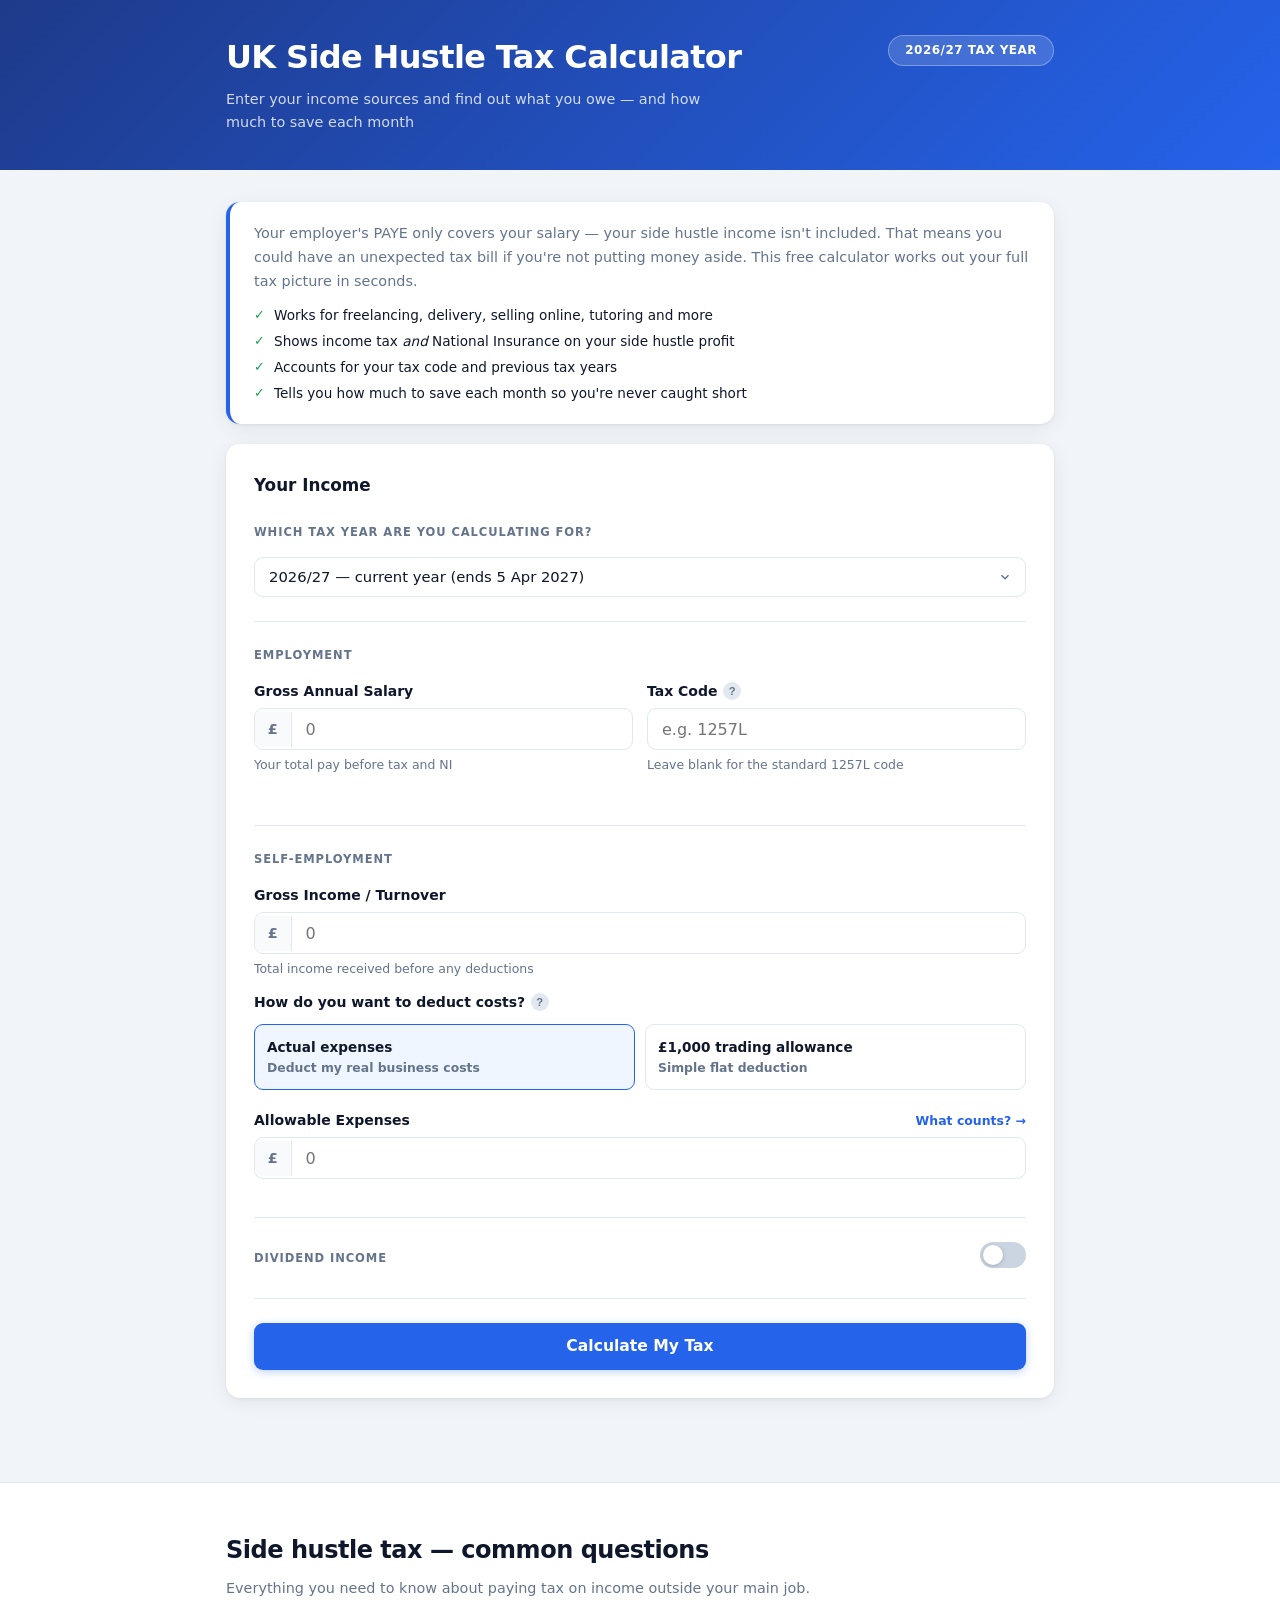
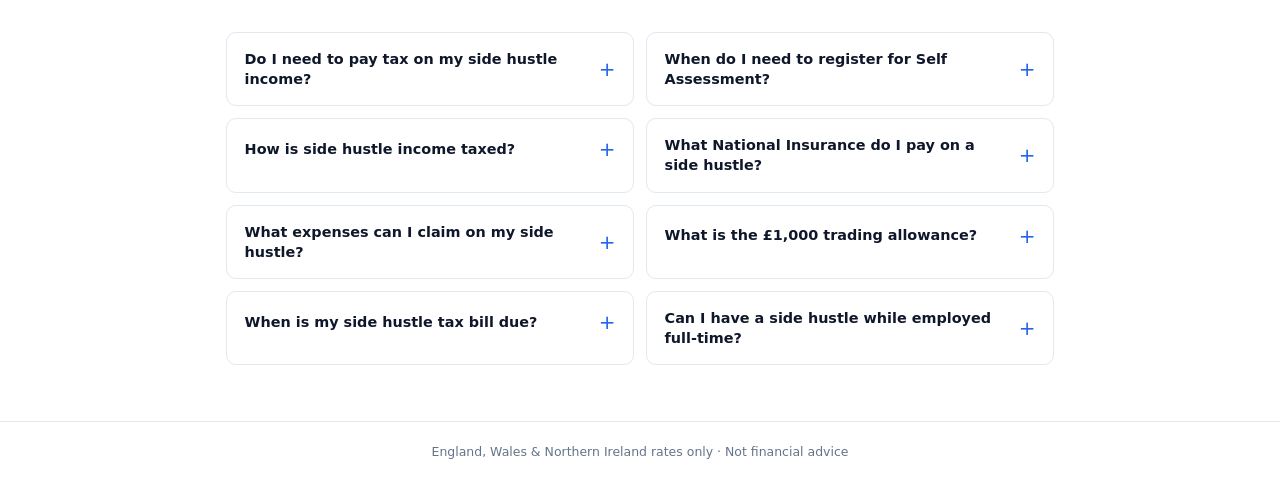
==== commit 79243a0c: "Add SEO: meta tags, structured data, intro, FAQ section - Title, meta description, canonical URL tar" ====
--- a/index.html
+++ b/index.html
@@ -3,7 +3,88 @@
 <head>
   <meta charset="UTF-8">
   <meta name="viewport" content="width=device-width, initial-scale=1.0">
-  <title>UK Side Hustle Tax Calculator</title>
+
+  <title>UK Side Hustle Tax Calculator 2026/27 | Free Self-Employment Tax Estimator</title>
+  <meta name="description" content="Work out exactly how much tax you owe on your side hustle income. Free UK calculator covering income tax, National Insurance, PAYE and dividends — updated for 2026/27. See your monthly savings target.">
+  <meta name="keywords" content="side hustle tax calculator, UK side hustle tax, self employment tax calculator UK, side hustle tax 2026, PAYE self employment tax, freelance tax calculator UK, self assessment calculator">
+  <link rel="canonical" href="https://bbentley-sv.github.io/side-hustle-taxcalculator/">
+
+  <!-- Open Graph -->
+  <meta property="og:type" content="website">
+  <meta property="og:title" content="UK Side Hustle Tax Calculator 2026/27">
+  <meta property="og:description" content="Find out exactly how much tax you owe on your side hustle. Free UK calculator — income tax, NI, PAYE and dividends. Updated for 2026/27.">
+  <meta property="og:url" content="https://bbentley-sv.github.io/side-hustle-taxcalculator/">
+  <meta property="og:site_name" content="UK Side Hustle Tax Calculator">
+
+  <!-- Twitter Card -->
+  <meta name="twitter:card" content="summary">
+  <meta name="twitter:title" content="UK Side Hustle Tax Calculator 2026/27">
+  <meta name="twitter:description" content="Find out exactly how much tax you owe on your side hustle. Free UK calculator — income tax, NI, PAYE and dividends.">
+
+  <!-- Structured data -->
+  <script type="application/ld+json">
+  {
+    "@context": "https://schema.org",
+    "@graph": [
+      {
+        "@type": "WebApplication",
+        "name": "UK Side Hustle Tax Calculator",
+        "url": "https://bbentley-sv.github.io/side-hustle-taxcalculator/",
+        "description": "Free UK calculator for side hustle income tax. Works out income tax, Class 4 National Insurance, PAYE already paid, and what you owe through Self Assessment.",
+        "applicationCategory": "FinanceApplication",
+        "operatingSystem": "All",
+        "inLanguage": "en-GB",
+        "offers": { "@type": "Offer", "price": "0", "priceCurrency": "GBP" }
+      },
+      {
+        "@type": "FAQPage",
+        "mainEntity": [
+          {
+            "@type": "Question",
+            "name": "Do I need to pay tax on my side hustle income?",
+            "acceptedAnswer": { "@type": "Answer", "text": "Yes. Any income you earn from a side hustle is taxable in the UK. If your gross self-employment income exceeds £1,000 in a tax year you must register for Self Assessment with HMRC and declare it. Income under £1,000 may be covered by the trading allowance and does not need to be declared." }
+          },
+          {
+            "@type": "Question",
+            "name": "When do I need to register for Self Assessment?",
+            "acceptedAnswer": { "@type": "Answer", "text": "You must register for Self Assessment with HMRC by 5 October following the end of the tax year in which your side hustle income exceeded £1,000. For example, if you started earning in the 2025/26 tax year you must register by 5 October 2026. You can register at gov.uk/log-in-file-self-assessment-tax-return." }
+          },
+          {
+            "@type": "Question",
+            "name": "How is side hustle income taxed in the UK?",
+            "acceptedAnswer": { "@type": "Answer", "text": "Your side hustle profit is added on top of your employment salary and taxed through the same income tax bands (20%, 40%, 45%). Because your salary already uses up the lower bands, your side hustle income is often taxed at a higher rate than you might expect. You also pay Class 4 National Insurance on self-employment profits above £12,570." }
+          },
+          {
+            "@type": "Question",
+            "name": "What National Insurance do I pay on my side hustle?",
+            "acceptedAnswer": { "@type": "Answer", "text": "You pay Class 4 National Insurance on self-employment profits. For 2026/27 this is 6% on profits between £12,570 and £50,270, and 2% above that. Class 2 NI was effectively abolished from April 2024. Your employer still deducts Class 1 employee NI from your salary separately." }
+          },
+          {
+            "@type": "Question",
+            "name": "What can I claim as expenses on my side hustle?",
+            "acceptedAnswer": { "@type": "Answer", "text": "You can deduct costs that are wholly and exclusively for your business, including: equipment and tools, business mileage (45p/mile up to 10,000 miles), software and subscriptions, a proportion of your home broadband and phone, marketing costs, accountant fees, and professional insurance. You cannot deduct personal food, everyday clothing, or commuting." }
+          },
+          {
+            "@type": "Question",
+            "name": "What is the £1,000 trading allowance for side hustles?",
+            "acceptedAnswer": { "@type": "Answer", "text": "The trading allowance lets you earn up to £1,000 from self-employment without paying any tax or filing a Self Assessment return. If your income is over £1,000, you can still choose to deduct a flat £1,000 instead of calculating your actual expenses — useful if your real expenses are low or you have few receipts." }
+          },
+          {
+            "@type": "Question",
+            "name": "When is my side hustle tax bill due?",
+            "acceptedAnswer": { "@type": "Answer", "text": "Your Self Assessment tax return and any tax owed must be submitted and paid by 31 January each year. After your first year, HMRC may also require payments on account — advance payments of 50% of your bill due on 31 January and 31 July. Setting aside money monthly is the best way to avoid a large unexpected bill." }
+          },
+          {
+            "@type": "Question",
+            "name": "Can I have a side hustle while employed full-time?",
+            "acceptedAnswer": { "@type": "Answer", "text": "Yes. There is no legal restriction on having a side hustle while employed, though you should check your employment contract as some employers restrict outside work in related fields. You simply need to declare your side hustle income through Self Assessment if it exceeds £1,000 per year." }
+          }
+        ]
+      }
+    ]
+  }
+  </script>
+
   <link rel="stylesheet" href="style.css">
 </head>
 <body>
@@ -22,6 +103,17 @@
 
   <main>
     <div class="container">
+
+      <!-- Intro -->
+      <div class="intro-block">
+        <p>Your employer's PAYE only covers your salary — your side hustle income isn't included. That means you could have an unexpected tax bill if you're not putting money aside. This free calculator works out your full tax picture in seconds.</p>
+        <ul class="intro-list">
+          <li>Works for freelancing, delivery, selling online, tutoring and more</li>
+          <li>Shows income tax <em>and</em> National Insurance on your side hustle profit</li>
+          <li>Accounts for your tax code and previous tax years</li>
+          <li>Tells you how much to save each month so you're never caught short</li>
+        </ul>
+      </div>
 
       <!-- Input Form -->
       <section class="card" id="input-card">
@@ -268,6 +360,94 @@
       </section>
     </div>
   </main>
+
+  <!-- FAQ Section -->
+  <section class="faq-section" id="faq">
+    <div class="container">
+      <h2>Side hustle tax — common questions</h2>
+      <p class="faq-intro">Everything you need to know about paying tax on income outside your main job.</p>
+
+      <div class="faq-grid">
+
+        <details class="faq-item">
+          <summary>Do I need to pay tax on my side hustle income?</summary>
+          <div class="faq-body">
+            <p>Yes. Any income you earn from a side hustle is taxable in the UK. If your gross self-employment income exceeds <strong>£1,000 in a tax year</strong> you must register for Self Assessment with HMRC and declare it.</p>
+            <p>Income under £1,000 is covered by the <strong>trading allowance</strong> and doesn't need to be declared — but you still need to keep records in case HMRC asks.</p>
+          </div>
+        </details>
+
+        <details class="faq-item">
+          <summary>When do I need to register for Self Assessment?</summary>
+          <div class="faq-body">
+            <p>You must register with HMRC by <strong>5 October</strong> following the end of the tax year in which your side hustle income first exceeded £1,000.</p>
+            <p>For example, if you started earning in 2025/26, register by 5 October 2026. Late registration can result in a penalty even if you owe no tax.</p>
+          </div>
+        </details>
+
+        <details class="faq-item">
+          <summary>How is side hustle income taxed?</summary>
+          <div class="faq-body">
+            <p>Your side hustle profit stacks <em>on top</em> of your employment salary. Because your salary already uses up the lower tax bands, your side hustle income is often taxed at a higher rate than you might expect.</p>
+            <p>For example: if you earn £35,000 from your job and £15,000 from a side hustle, around £12,000 of your side hustle profit will be taxed at <strong>40%</strong> rather than 20% — because it pushes you over the higher rate threshold.</p>
+          </div>
+        </details>
+
+        <details class="faq-item">
+          <summary>What National Insurance do I pay on a side hustle?</summary>
+          <div class="faq-body">
+            <p>You pay <strong>Class 4 National Insurance</strong> on self-employment profits above £12,570. For 2026/27 this is:</p>
+            <ul>
+              <li><strong>6%</strong> on profits between £12,570 and £50,270</li>
+              <li><strong>2%</strong> on profits above £50,270</li>
+            </ul>
+            <p>Class 2 NI was effectively abolished from April 2024, so most side hustlers only pay Class 4. Your employer deducts Class 1 employee NI from your salary separately.</p>
+          </div>
+        </details>
+
+        <details class="faq-item">
+          <summary>What expenses can I claim on my side hustle?</summary>
+          <div class="faq-body">
+            <p>You can deduct costs that are <strong>wholly and exclusively for your business</strong>, reducing your taxable profit:</p>
+            <ul>
+              <li>Equipment, tools and tech used for work</li>
+              <li>Business mileage (45p/mile up to 10,000 miles)</li>
+              <li>Software, subscriptions and memberships</li>
+              <li>A proportion of home broadband and phone bills</li>
+              <li>Marketing — website, ads, business cards</li>
+              <li>Accountant fees and professional insurance</li>
+            </ul>
+            <p>Keep receipts for everything — HMRC can request evidence up to six years later.</p>
+          </div>
+        </details>
+
+        <details class="faq-item">
+          <summary>What is the £1,000 trading allowance?</summary>
+          <div class="faq-body">
+            <p>The trading allowance lets you earn up to <strong>£1,000 from self-employment tax-free</strong>. If your income is under £1,000, you don't need to register or declare it.</p>
+            <p>If your income is over £1,000, you can still choose to deduct a flat £1,000 instead of calculating actual expenses. This is useful if your business costs are low or you have few receipts. You cannot combine the trading allowance with actual expenses — it's one or the other.</p>
+          </div>
+        </details>
+
+        <details class="faq-item">
+          <summary>When is my side hustle tax bill due?</summary>
+          <div class="faq-body">
+            <p>Your Self Assessment return and any tax owed must be submitted and paid by <strong>31 January</strong> each year (covering the previous April–April tax year).</p>
+            <p>After your first year, HMRC may also require <strong>payments on account</strong> — advance payments of 50% of your bill due on 31 January and 31 July. This catches many people off guard in year two, so it's essential to save monthly throughout the year.</p>
+          </div>
+        </details>
+
+        <details class="faq-item">
+          <summary>Can I have a side hustle while employed full-time?</summary>
+          <div class="faq-body">
+            <p>Yes — there's no legal restriction on having a side hustle while employed full-time. You simply need to declare the income through Self Assessment if it exceeds £1,000 per year.</p>
+            <p>Check your employment contract, as some employers restrict outside work in directly competing fields. Your employer doesn't need to know about your side hustle unless your contract requires it — HMRC handles your self-employment separately.</p>
+          </div>
+        </details>
+
+      </div>
+    </div>
+  </section>
 
   <footer>
     <div class="container">
--- a/style.css
+++ b/style.css
@@ -548,6 +548,130 @@
 }
 .notes-card li::before { content: '›'; position: absolute; left: 0; color: var(--primary); font-weight: 700; }
 
+/* ── Intro block ── */
+.intro-block {
+  background: var(--card);
+  border-radius: var(--radius);
+  padding: 1.25rem 1.5rem;
+  box-shadow: var(--shadow);
+  margin-bottom: 1.25rem;
+  border-left: 4px solid var(--primary);
+}
+.intro-block p {
+  font-size: .9rem;
+  color: var(--muted);
+  line-height: 1.65;
+  margin-bottom: .75rem;
+}
+.intro-list {
+  list-style: none;
+  display: flex;
+  flex-direction: column;
+  gap: .35rem;
+}
+.intro-list li {
+  font-size: .85rem;
+  color: var(--text);
+  padding-left: 1.25rem;
+  position: relative;
+  line-height: 1.5;
+}
+.intro-list li::before {
+  content: '✓';
+  position: absolute;
+  left: 0;
+  color: var(--green);
+  font-weight: 700;
+  font-size: .8rem;
+}
+
+/* ── FAQ section ── */
+.faq-section {
+  background: var(--card);
+  border-top: 1px solid var(--border);
+  padding: 3rem 0 3.5rem;
+  margin-top: 1rem;
+}
+.faq-section h2 {
+  font-size: 1.5rem;
+  font-weight: 800;
+  letter-spacing: -.02em;
+  margin-bottom: .5rem;
+  color: var(--text);
+}
+.faq-intro {
+  font-size: .9rem;
+  color: var(--muted);
+  margin-bottom: 2rem;
+}
+.faq-grid {
+  display: grid;
+  grid-template-columns: 1fr 1fr;
+  gap: .75rem;
+}
+.faq-item {
+  border: 1.5px solid var(--border);
+  border-radius: 10px;
+  overflow: hidden;
+  transition: border-color .15s;
+}
+.faq-item[open] { border-color: var(--primary); }
+.faq-item summary {
+  font-size: .9rem;
+  font-weight: 600;
+  color: var(--text);
+  padding: 1rem 1.1rem;
+  cursor: pointer;
+  list-style: none;
+  display: flex;
+  align-items: center;
+  justify-content: space-between;
+  gap: .75rem;
+  line-height: 1.4;
+}
+.faq-item summary::-webkit-details-marker { display: none; }
+.faq-item summary::after {
+  content: '+';
+  font-size: 1.25rem;
+  font-weight: 400;
+  color: var(--primary);
+  flex-shrink: 0;
+  transition: transform .2s;
+}
+.faq-item[open] summary::after { transform: rotate(45deg); }
+.faq-item[open] summary { border-bottom: 1px solid var(--border); }
+.faq-body {
+  padding: 1rem 1.1rem;
+  display: flex;
+  flex-direction: column;
+  gap: .625rem;
+}
+.faq-body p {
+  font-size: .85rem;
+  color: var(--muted);
+  line-height: 1.65;
+}
+.faq-body ul {
+  list-style: none;
+  display: flex;
+  flex-direction: column;
+  gap: .3rem;
+  padding-left: .25rem;
+}
+.faq-body li {
+  font-size: .84rem;
+  color: var(--muted);
+  padding-left: 1rem;
+  position: relative;
+  line-height: 1.5;
+}
+.faq-body li::before {
+  content: '–';
+  position: absolute;
+  left: 0;
+  color: var(--primary);
+}
+
 /* ── Footer ── */
 footer {
   background: var(--card);
@@ -699,6 +823,10 @@
   .summary-grid { grid-template-columns: repeat(4, 1fr); }
 }
 
+@media (max-width: 660px) {
+  .faq-grid { grid-template-columns: 1fr; }
+}
+
 @media (max-width: 520px) {
   .card { padding: 1.25rem; }
   .field-row { grid-template-columns: 1fr; }
@@ -708,4 +836,6 @@
   .save-icon { margin: 0 auto; }
   .modal-split { grid-template-columns: 1fr; }
   .expenses-grid { grid-template-columns: 1fr; }
-}
+  .faq-section h2 { font-size: 1.2rem; }
+  .intro-block { padding: 1rem 1.1rem; }
+}
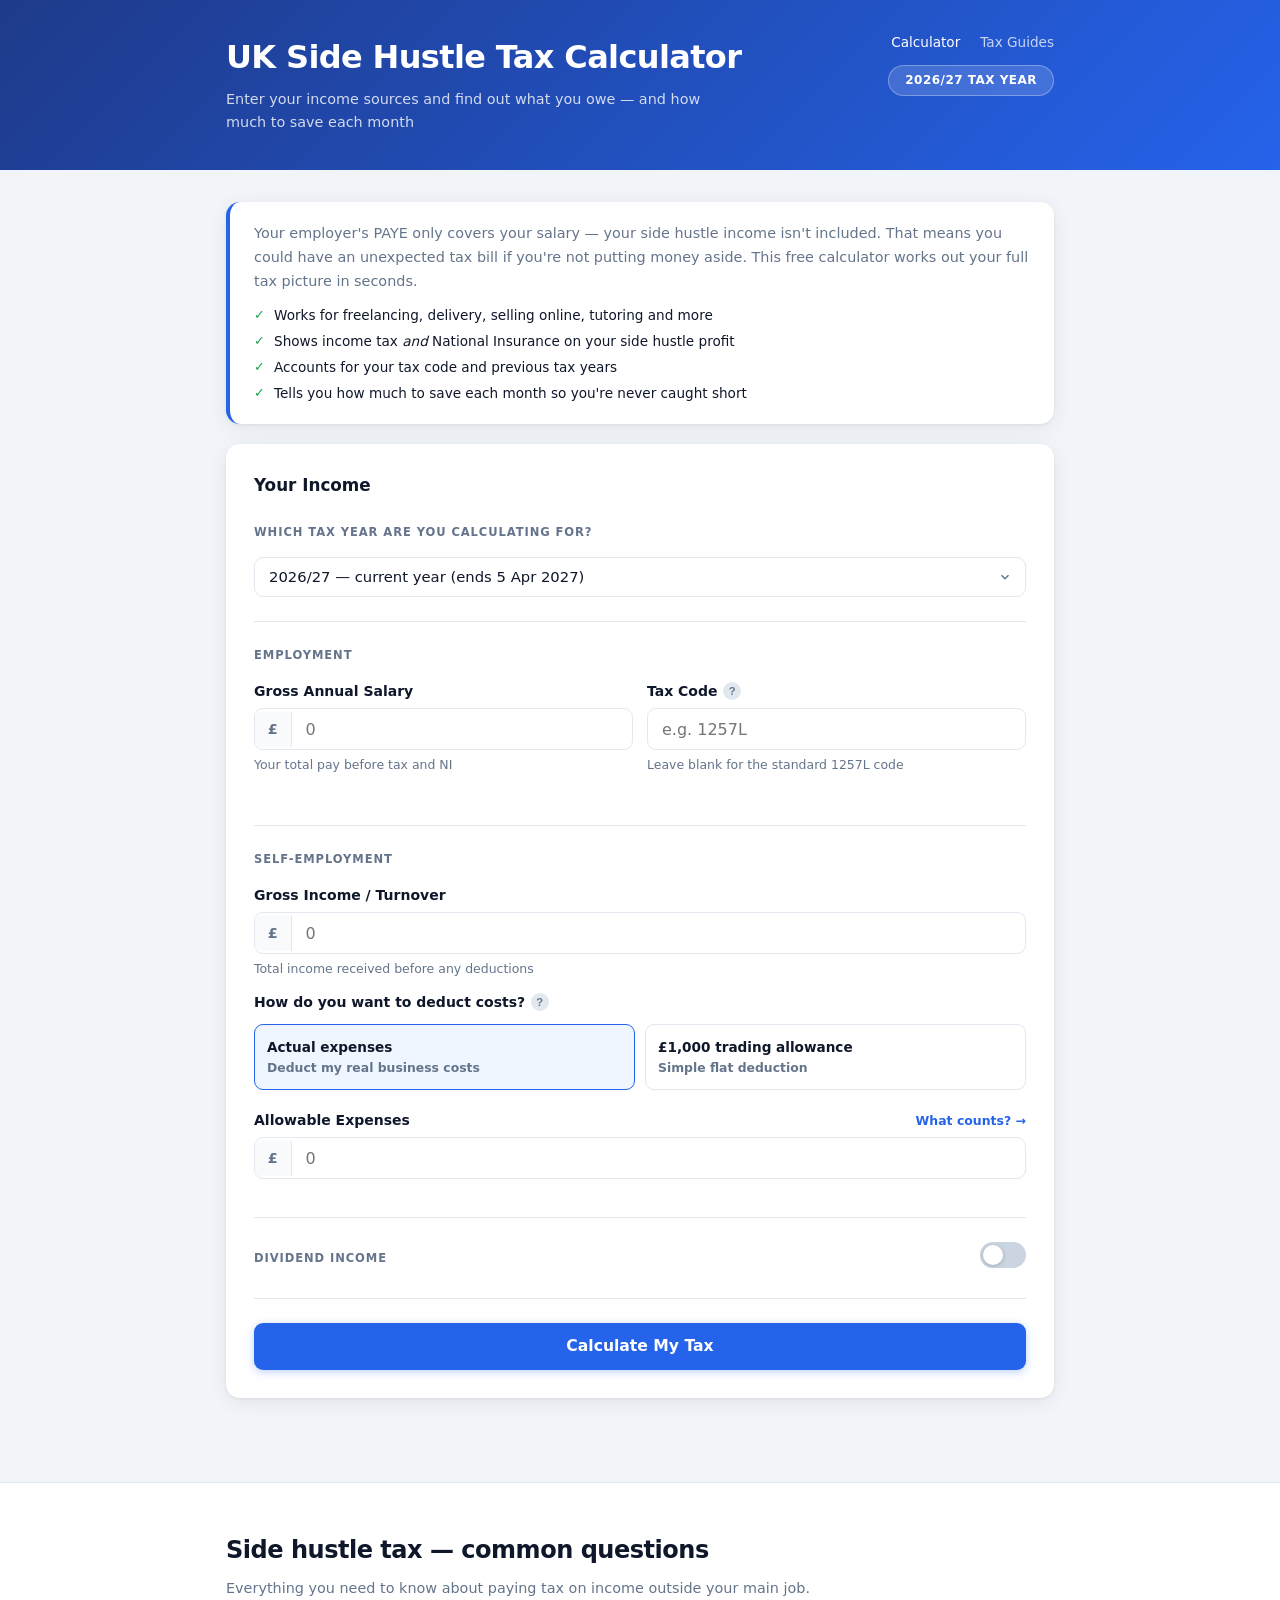
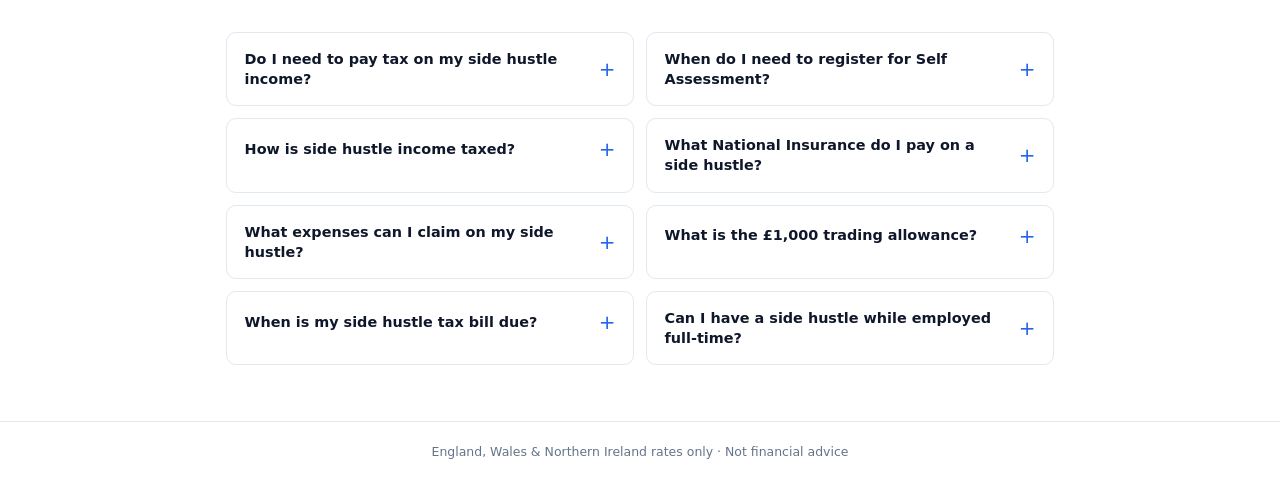
==== commit ed5531be: "Add blog section with first article and site nav - Blog listing page at /blog/ - Full article: How M" ====
--- a/index.html
+++ b/index.html
@@ -7,13 +7,13 @@
   <title>UK Side Hustle Tax Calculator 2026/27 | Free Self-Employment Tax Estimator</title>
   <meta name="description" content="Work out exactly how much tax you owe on your side hustle income. Free UK calculator covering income tax, National Insurance, PAYE and dividends — updated for 2026/27. See your monthly savings target.">
   <meta name="keywords" content="side hustle tax calculator, UK side hustle tax, self employment tax calculator UK, side hustle tax 2026, PAYE self employment tax, freelance tax calculator UK, self assessment calculator">
-  <link rel="canonical" href="https://bbentley-sv.github.io/side-hustle-taxcalculator/">
+  <link rel="canonical" href="https://sidehustletax.uk/">
 
   <!-- Open Graph -->
   <meta property="og:type" content="website">
   <meta property="og:title" content="UK Side Hustle Tax Calculator 2026/27">
   <meta property="og:description" content="Find out exactly how much tax you owe on your side hustle. Free UK calculator — income tax, NI, PAYE and dividends. Updated for 2026/27.">
-  <meta property="og:url" content="https://bbentley-sv.github.io/side-hustle-taxcalculator/">
+  <meta property="og:url" content="https://sidehustletax.uk/">
   <meta property="og:site_name" content="UK Side Hustle Tax Calculator">
 
   <!-- Twitter Card -->
@@ -29,7 +29,7 @@
       {
         "@type": "WebApplication",
         "name": "UK Side Hustle Tax Calculator",
-        "url": "https://bbentley-sv.github.io/side-hustle-taxcalculator/",
+        "url": "https://sidehustletax.uk/",
         "description": "Free UK calculator for side hustle income tax. Works out income tax, Class 4 National Insurance, PAYE already paid, and what you owe through Self Assessment.",
         "applicationCategory": "FinanceApplication",
         "operatingSystem": "All",
@@ -85,6 +85,15 @@
   }
   </script>
 
+  <!-- Google Analytics -->
+  <script async src="https://www.googletagmanager.com/gtag/js?id=G-G2YCR1Z3CK"></script>
+  <script>
+    window.dataLayer = window.dataLayer || [];
+    function gtag(){dataLayer.push(arguments);}
+    gtag('js', new Date());
+    gtag('config', 'G-G2YCR1Z3CK');
+  </script>
+
   <link rel="stylesheet" href="style.css">
 </head>
 <body>
@@ -96,7 +105,13 @@
           <h1>UK Side Hustle Tax Calculator</h1>
           <p class="subtitle">Enter your income sources and find out what you owe — and how much to save each month</p>
         </div>
-        <span class="tax-year-badge" id="header-tax-year">2026/27 Tax Year</span>
+        <div class="header-right">
+          <nav class="site-nav">
+            <a href="/" class="active">Calculator</a>
+            <a href="/blog/">Tax Guides</a>
+          </nav>
+          <span class="tax-year-badge" id="header-tax-year">2026/27 Tax Year</span>
+        </div>
       </div>
     </div>
   </header>
--- a/style.css
+++ b/style.css
@@ -814,6 +814,236 @@
 .expense-item--no { background: #fff1f2; grid-column: 1 / -1; }
 .expense-item--no strong { color: #be123c; }
 
+/* ── Site nav ── */
+.header-right {
+  display: flex;
+  flex-direction: column;
+  align-items: flex-end;
+  gap: .5rem;
+}
+.site-nav {
+  display: flex;
+  gap: 1.25rem;
+}
+.site-nav a {
+  color: rgba(255,255,255,.75);
+  text-decoration: none;
+  font-size: .85rem;
+  font-weight: 500;
+  transition: color .15s;
+}
+.site-nav a:hover,
+.site-nav a.active { color: #fff; }
+.site-title-link { text-decoration: none; color: inherit; }
+
+/* ── Article layout ── */
+.article-wrap {
+  max-width: 680px;
+  margin: 2.5rem auto 3rem;
+}
+.article-meta {
+  display: flex;
+  align-items: center;
+  justify-content: space-between;
+  margin-bottom: 1.25rem;
+  font-size: .8rem;
+  color: var(--muted);
+}
+.back-link {
+  color: var(--primary);
+  text-decoration: none;
+  font-weight: 600;
+  font-size: .85rem;
+}
+.back-link:hover { text-decoration: underline; }
+.article-date { color: var(--muted); }
+.article-title {
+  font-size: 1.75rem;
+  font-weight: 800;
+  letter-spacing: -.02em;
+  line-height: 1.2;
+  margin-bottom: 1.25rem;
+  color: var(--text);
+}
+.article-intro {
+  font-size: 1.05rem;
+  color: var(--muted);
+  line-height: 1.7;
+  margin-bottom: 1.25rem;
+  border-left: 3px solid var(--primary);
+  padding-left: 1rem;
+}
+.article-wrap h2 {
+  font-size: 1.2rem;
+  font-weight: 700;
+  margin: 2rem 0 .75rem;
+  color: var(--text);
+}
+.article-wrap p {
+  font-size: .925rem;
+  color: var(--muted);
+  line-height: 1.7;
+  margin-bottom: .875rem;
+}
+.article-list {
+  list-style: none;
+  margin: .5rem 0 1rem;
+  display: flex;
+  flex-direction: column;
+  gap: .4rem;
+}
+.article-list li {
+  font-size: .9rem;
+  color: var(--muted);
+  padding-left: 1.25rem;
+  position: relative;
+  line-height: 1.5;
+}
+.article-list li::before {
+  content: '›';
+  position: absolute;
+  left: 0;
+  color: var(--primary);
+  font-weight: 700;
+}
+.example-box {
+  background: var(--primary-light);
+  border: 1px solid #bfdbfe;
+  border-radius: 10px;
+  padding: 1.1rem 1.25rem;
+  margin: 1rem 0 1.25rem;
+}
+.example-box strong {
+  display: block;
+  font-size: .8rem;
+  font-weight: 700;
+  text-transform: uppercase;
+  letter-spacing: .06em;
+  color: var(--primary);
+  margin-bottom: .625rem;
+}
+.example-box p, .example-box li {
+  font-size: .875rem;
+  color: #1e40af;
+}
+.example-box ul {
+  list-style: none;
+  margin: .5rem 0;
+  display: flex;
+  flex-direction: column;
+  gap: .3rem;
+  padding-left: .5rem;
+}
+.example-box li { padding-left: 1rem; position: relative; }
+.example-box li::before { content: '–'; position: absolute; left: 0; }
+
+.article-cta {
+  background: linear-gradient(135deg, #1e3a8a, #2563eb);
+  color: #fff;
+  border-radius: var(--radius);
+  padding: 1.5rem;
+  margin: 2rem 0;
+}
+.article-cta--bottom { margin-top: 2.5rem; }
+.article-cta strong { display: block; font-size: 1rem; margin-bottom: .4rem; }
+.article-cta p { font-size: .875rem; opacity: .85; margin-bottom: 1rem; color: #fff; }
+.cta-btn {
+  display: inline-block;
+  background: #fff;
+  color: var(--primary);
+  font-weight: 700;
+  font-size: .875rem;
+  padding: .6rem 1.25rem;
+  border-radius: 8px;
+  text-decoration: none;
+  transition: opacity .15s;
+}
+.cta-btn:hover { opacity: .9; }
+.article-disclaimer {
+  font-size: .78rem;
+  color: var(--muted);
+  border-top: 1px solid var(--border);
+  padding-top: 1.25rem;
+  margin-top: 2rem;
+  line-height: 1.6;
+}
+
+/* ── Blog listing ── */
+.blog-header {
+  padding: 2.5rem 0 1.75rem;
+}
+.blog-header h2 {
+  font-size: 1.6rem;
+  font-weight: 800;
+  letter-spacing: -.02em;
+  margin-bottom: .5rem;
+}
+.blog-header p {
+  font-size: .925rem;
+  color: var(--muted);
+  max-width: 540px;
+}
+.blog-grid {
+  display: grid;
+  grid-template-columns: repeat(auto-fill, minmax(280px, 1fr));
+  gap: 1rem;
+  margin-bottom: 2.5rem;
+}
+.blog-card {
+  background: var(--card);
+  border-radius: var(--radius);
+  padding: 1.5rem;
+  box-shadow: var(--shadow);
+  text-decoration: none;
+  display: flex;
+  flex-direction: column;
+  gap: .625rem;
+  border: 1.5px solid transparent;
+  transition: border-color .15s, box-shadow .15s;
+}
+.blog-card:hover {
+  border-color: var(--primary);
+  box-shadow: 0 4px 20px rgba(37,99,235,.12);
+}
+.blog-card-tag {
+  font-size: .7rem;
+  font-weight: 700;
+  text-transform: uppercase;
+  letter-spacing: .07em;
+  color: var(--primary);
+}
+.blog-card h3 {
+  font-size: 1rem;
+  font-weight: 700;
+  color: var(--text);
+  line-height: 1.35;
+}
+.blog-card p {
+  font-size: .85rem;
+  color: var(--muted);
+  line-height: 1.55;
+  flex: 1;
+}
+.blog-card-read {
+  font-size: .83rem;
+  font-weight: 600;
+  color: var(--primary);
+  margin-top: .25rem;
+}
+.blog-cta-strip {
+  background: var(--card);
+  border-radius: var(--radius);
+  padding: 1.25rem 1.5rem;
+  box-shadow: var(--shadow);
+  display: flex;
+  align-items: center;
+  justify-content: space-between;
+  gap: 1rem;
+  margin-bottom: 3rem;
+  flex-wrap: wrap;
+}
+.blog-cta-strip strong { font-size: .975rem; }
+
 /* ── Utilities ── */
 .hidden { display: none !important; }
 
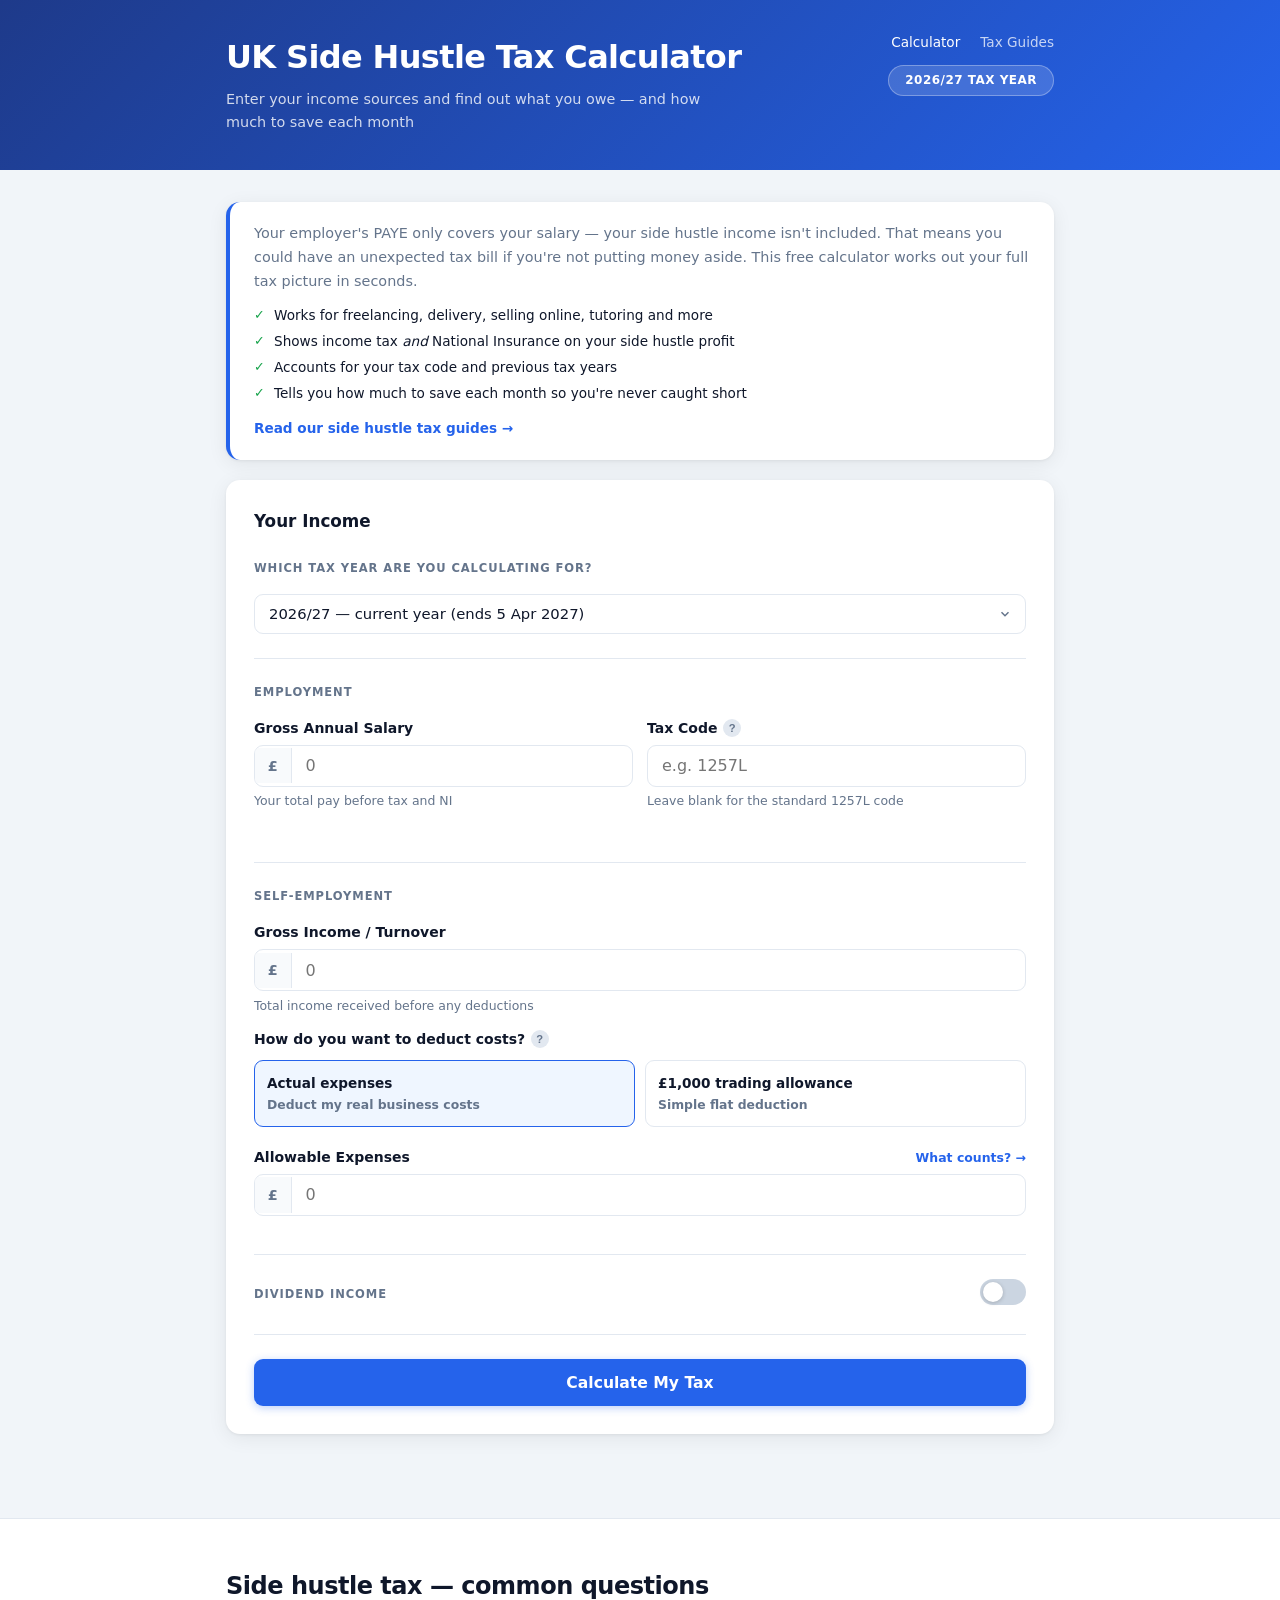
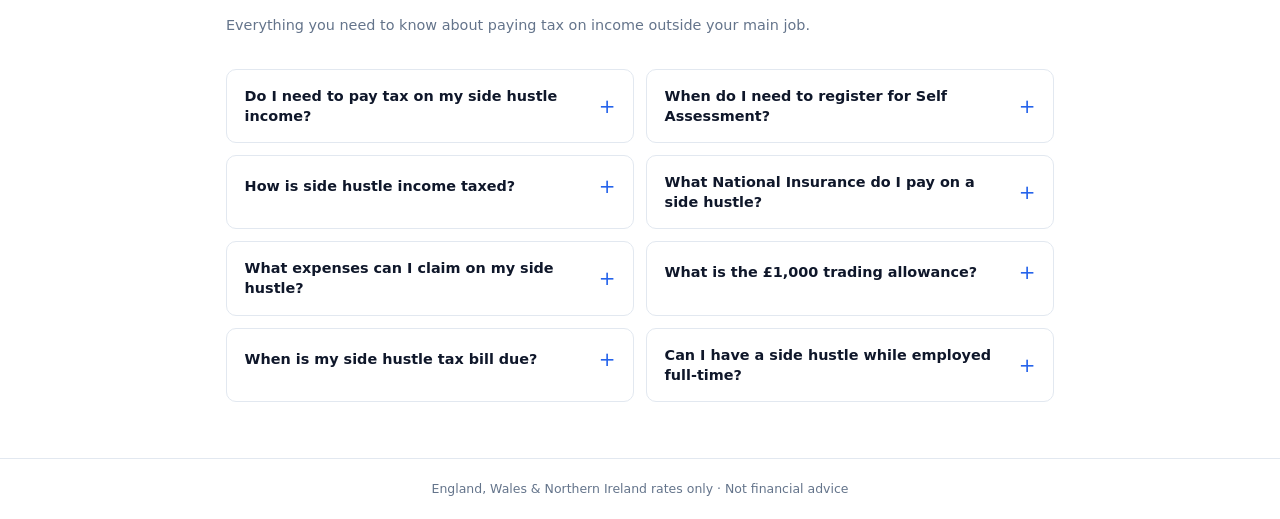
==== commit fddf8486: "Fix blog header formatting and add guides link to homepage - Replace oversized h1 with site-logo div" ====
--- a/index.html
+++ b/index.html
@@ -128,6 +128,7 @@
           <li>Accounts for your tax code and previous tax years</li>
           <li>Tells you how much to save each month so you're never caught short</li>
         </ul>
+        <a href="/blog/" class="intro-guides-link">Read our side hustle tax guides →</a>
       </div>
 
       <!-- Input Form -->
--- a/style.css
+++ b/style.css
@@ -835,6 +835,23 @@
 .site-nav a:hover,
 .site-nav a.active { color: #fff; }
 .site-title-link { text-decoration: none; color: inherit; }
+.site-logo {
+  font-size: 1.25rem;
+  font-weight: 800;
+  letter-spacing: -.02em;
+  color: #fff;
+}
+.intro-guides-link {
+  display: inline-block;
+  margin-top: .875rem;
+  font-size: .85rem;
+  font-weight: 600;
+  color: var(--primary);
+  text-decoration: none;
+  border-bottom: 1px solid transparent;
+  transition: border-color .15s;
+}
+.intro-guides-link:hover { border-color: var(--primary); }
 
 /* ── Article layout ── */
 .article-wrap {
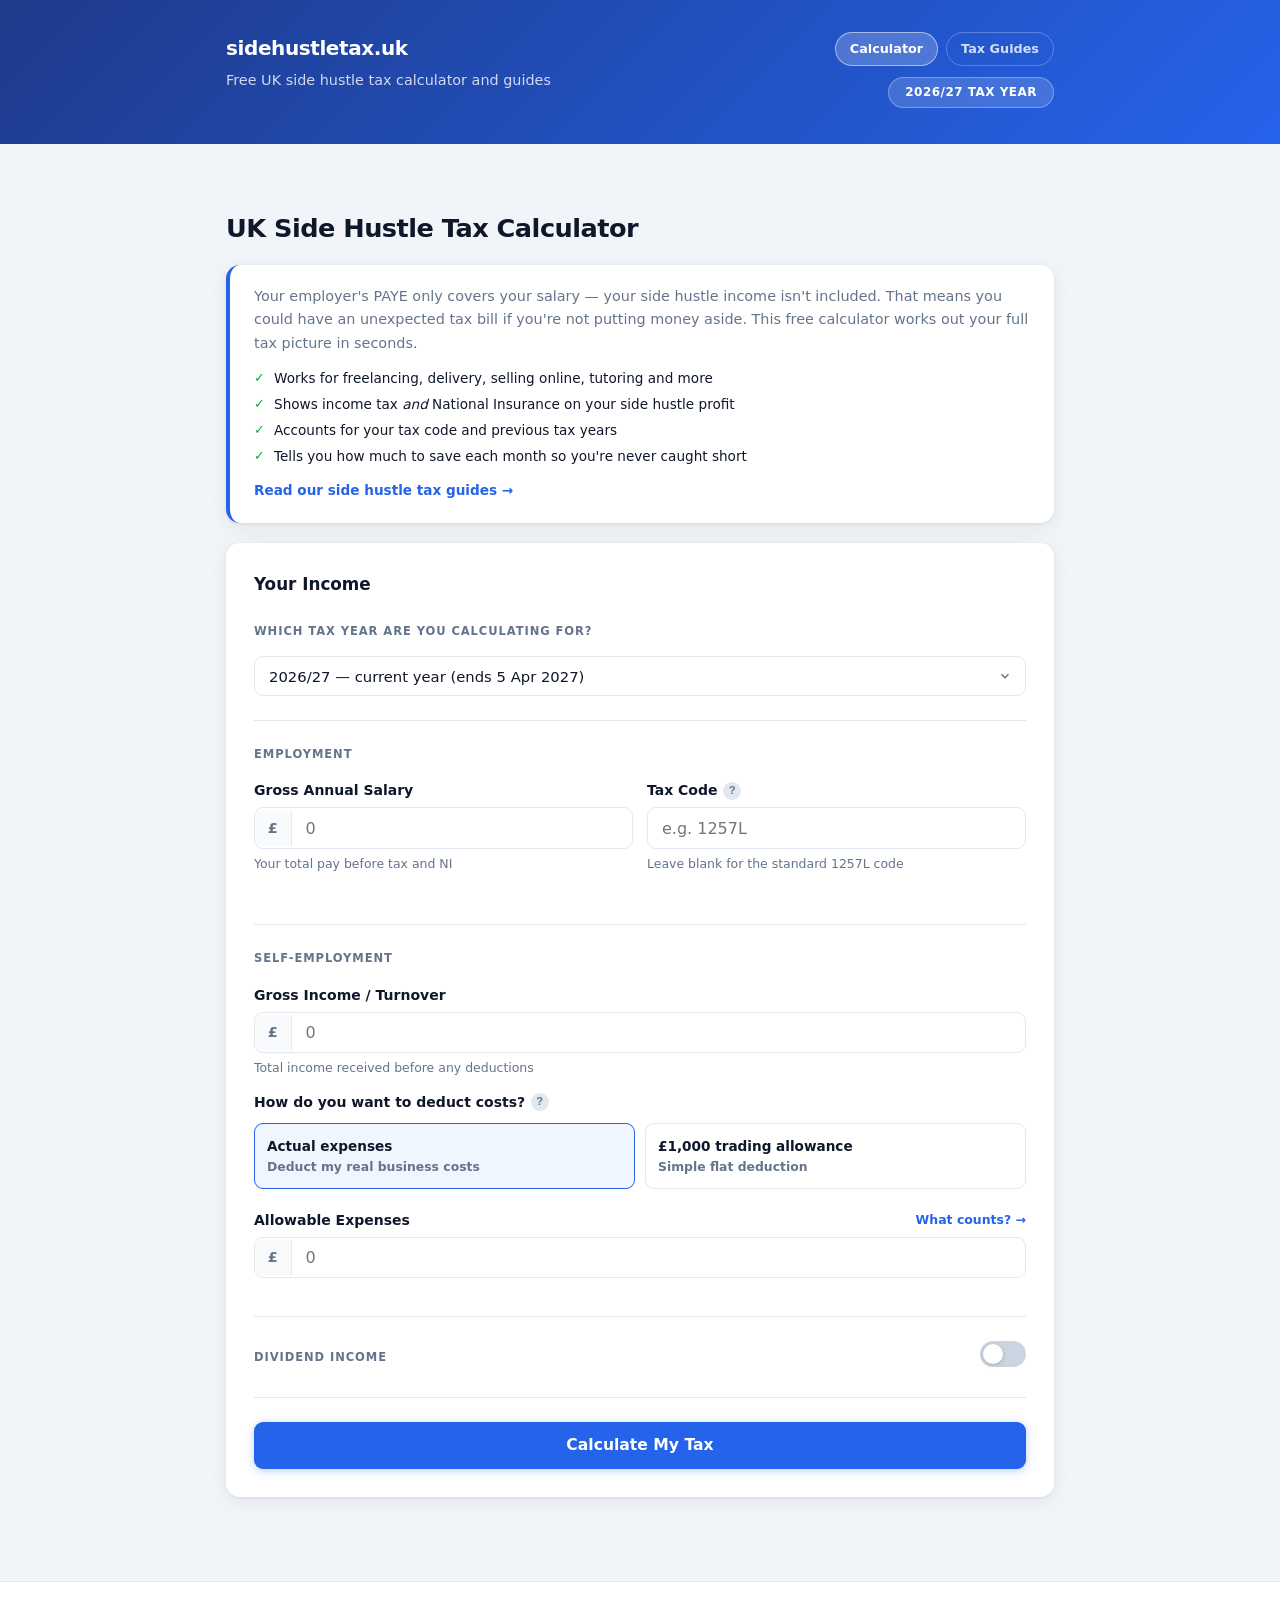
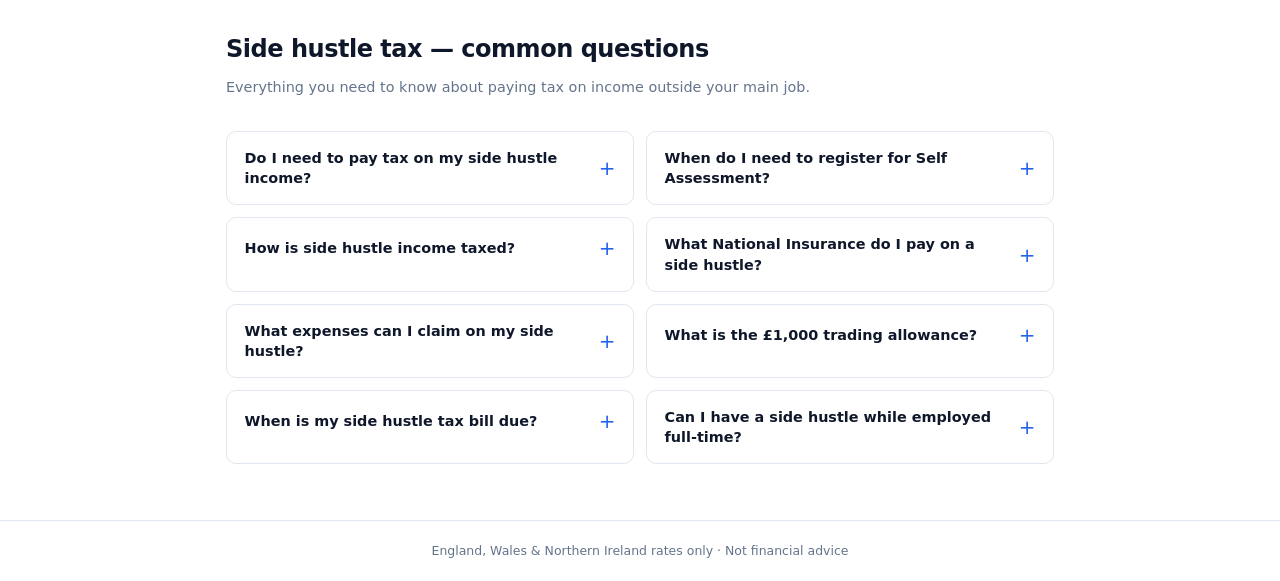
==== commit 2d601998: "Standardise header across all pages - All pages now use identical header structure (site-logo, subti" ====
--- a/index.html
+++ b/index.html
@@ -102,8 +102,8 @@
     <div class="container">
       <div class="header-content">
         <div>
-          <h1>UK Side Hustle Tax Calculator</h1>
-          <p class="subtitle">Enter your income sources and find out what you owe — and how much to save each month</p>
+          <div class="site-logo">sidehustletax.uk</div>
+          <p class="subtitle">Free UK side hustle tax calculator and guides</p>
         </div>
         <div class="header-right">
           <nav class="site-nav">
@@ -120,6 +120,7 @@
     <div class="container">
 
       <!-- Intro -->
+      <h1 class="page-title">UK Side Hustle Tax Calculator</h1>
       <div class="intro-block">
         <p>Your employer's PAYE only covers your salary — your side hustle income isn't included. That means you could have an unexpected tax bill if you're not putting money aside. This free calculator works out your full tax picture in seconds.</p>
         <ul class="intro-list">
--- a/style.css
+++ b/style.css
@@ -548,6 +548,15 @@
 }
 .notes-card li::before { content: '›'; position: absolute; left: 0; color: var(--primary); font-weight: 700; }
 
+/* ── Page title ── */
+.page-title {
+  font-size: 1.6rem;
+  font-weight: 800;
+  letter-spacing: -.02em;
+  color: var(--text);
+  margin: 2rem 0 1rem;
+}
+
 /* ── Intro block ── */
 .intro-block {
   background: var(--card);
@@ -823,17 +832,28 @@
 }
 .site-nav {
   display: flex;
-  gap: 1.25rem;
+  gap: .5rem;
 }
 .site-nav a {
-  color: rgba(255,255,255,.75);
+  color: rgba(255,255,255,.8);
   text-decoration: none;
-  font-size: .85rem;
-  font-weight: 500;
-  transition: color .15s;
-}
-.site-nav a:hover,
-.site-nav a.active { color: #fff; }
+  font-size: .8rem;
+  font-weight: 600;
+  padding: .35rem .875rem;
+  border-radius: 100px;
+  border: 1px solid rgba(255,255,255,.25);
+  transition: all .15s;
+}
+.site-nav a:hover {
+  color: #fff;
+  background: rgba(255,255,255,.15);
+  border-color: rgba(255,255,255,.45);
+}
+.site-nav a.active {
+  color: #fff;
+  background: rgba(255,255,255,.2);
+  border-color: rgba(255,255,255,.5);
+}
 .site-title-link { text-decoration: none; color: inherit; }
 .site-logo {
   font-size: 1.25rem;
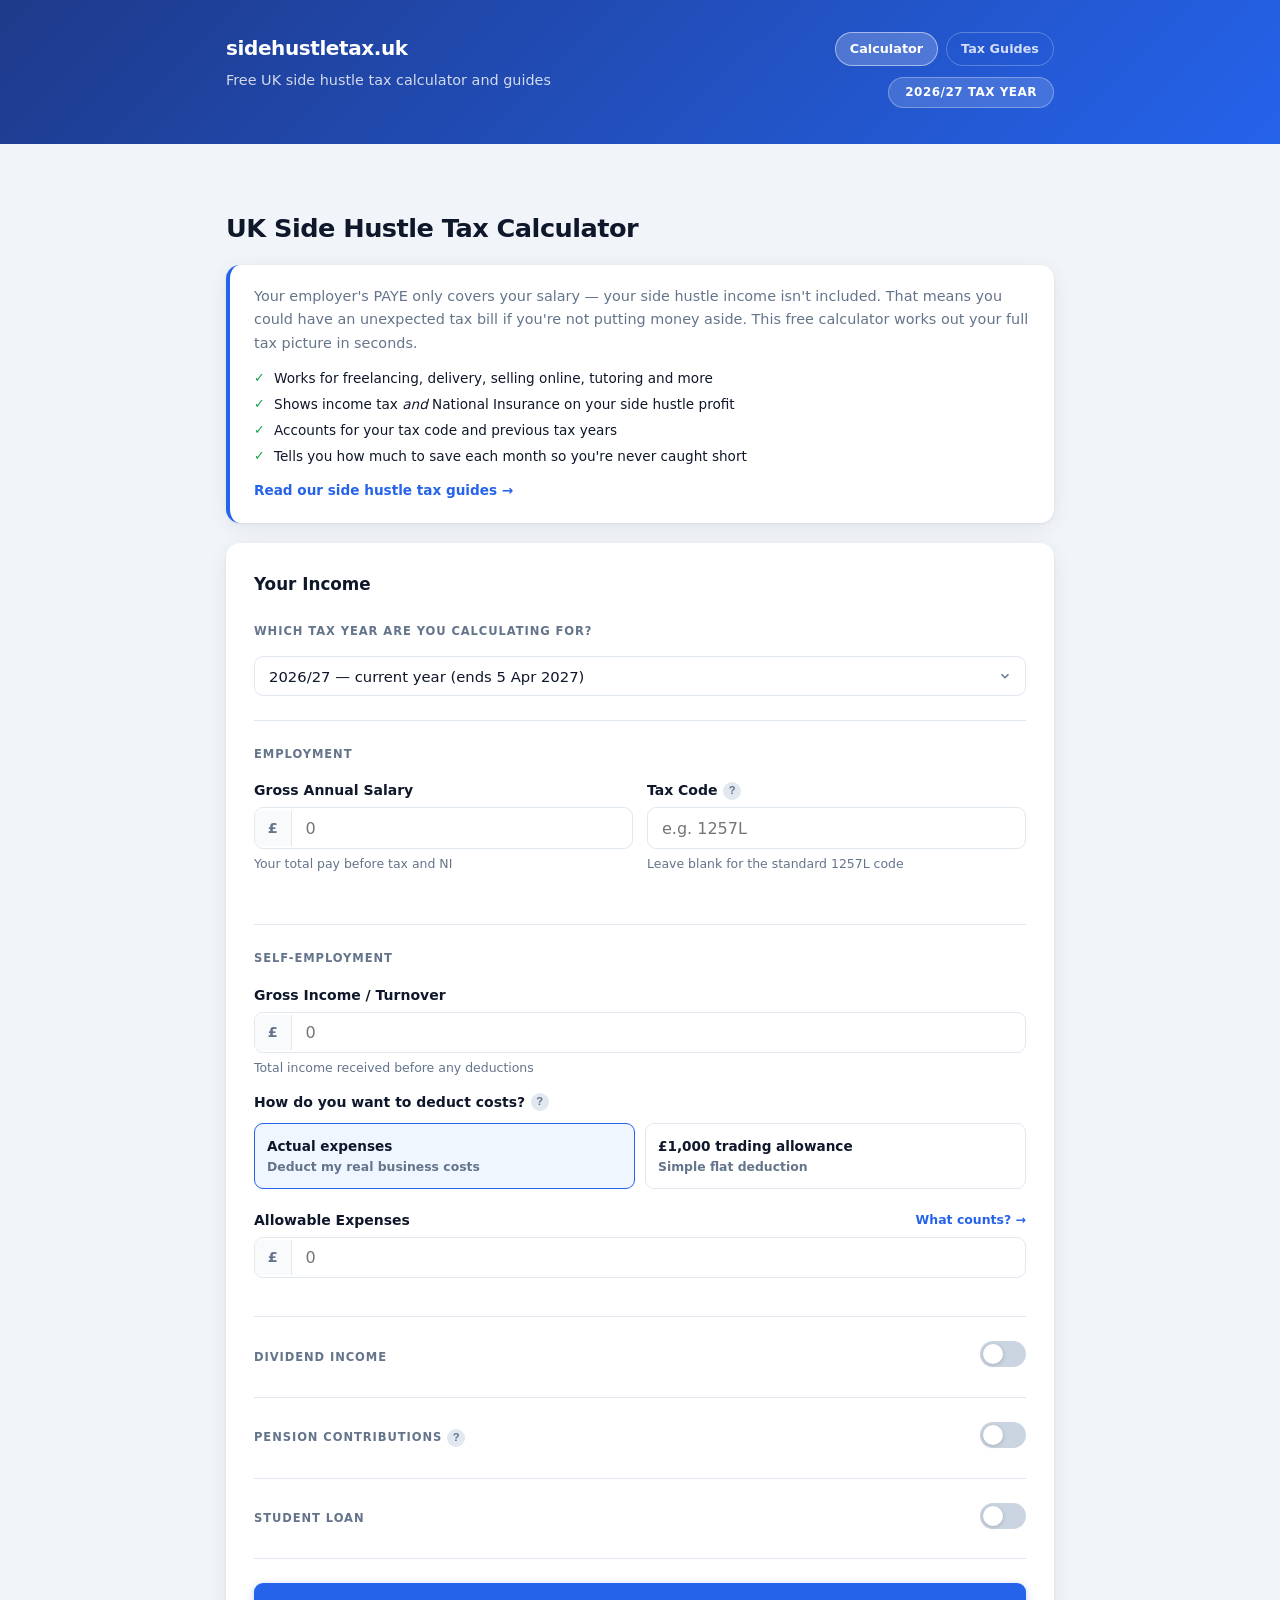
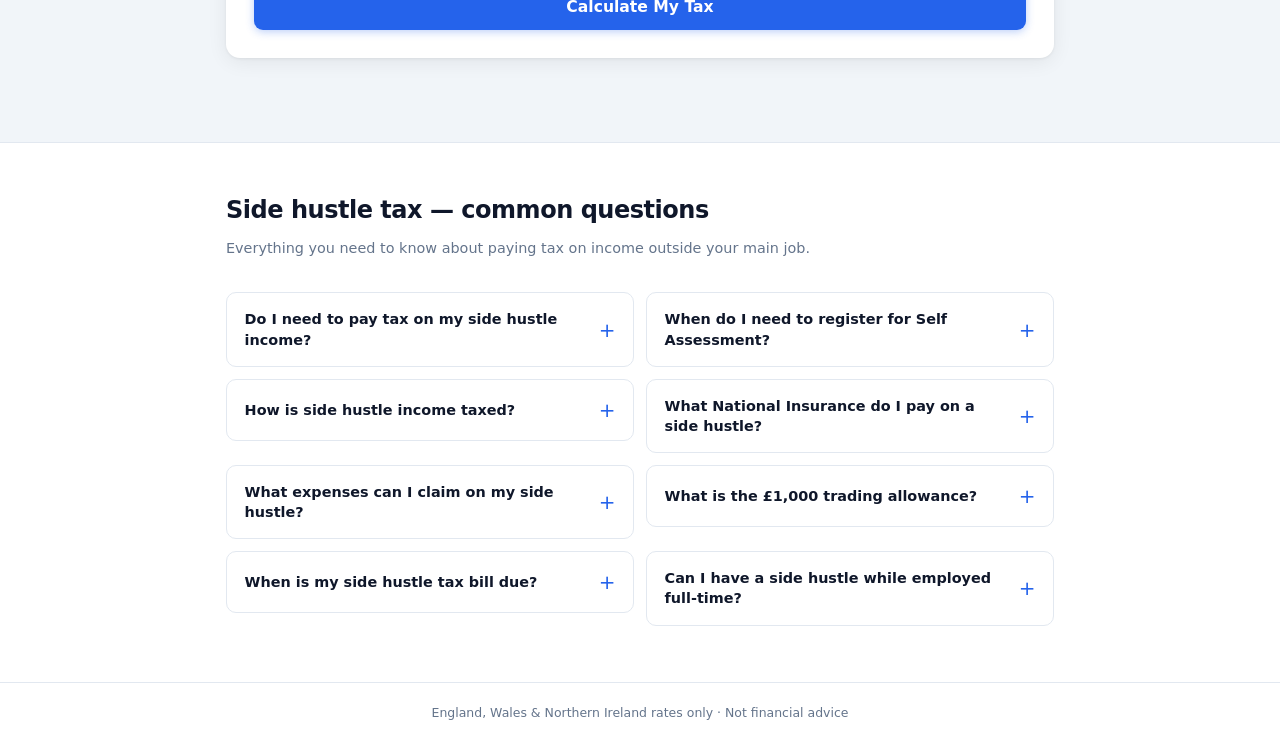
==== commit 15ab0383: "Add pension contributions and student loan to calculator - Workplace pension: qualifying earnings vs" ====
--- a/index.html
+++ b/index.html
@@ -248,6 +248,159 @@
           </div>
         </div>
 
+        <!-- Pension Contributions -->
+        <div class="form-section">
+          <div class="toggle-header">
+            <h3 class="section-label" style="margin-bottom:0">Pension Contributions
+              <button class="info-btn" data-modal="modal-pension" type="button" aria-label="About pension contribution types">?</button>
+            </h3>
+            <label class="toggle" aria-label="Include pension contributions">
+              <input type="checkbox" id="pension-toggle">
+              <span class="toggle-slider"></span>
+            </label>
+          </div>
+          <div id="pension-fields" class="hidden">
+
+            <!-- Workplace Pension -->
+            <span class="pension-sub-head">Workplace Pension</span>
+            <p class="hint" style="margin-bottom:.875rem">Salary sacrifice — deducted from gross pay before tax and National Insurance. Not sure about your employer's setup? Select qualifying earnings and check your payslip for your contribution %.</p>
+
+            <div class="field">
+              <label>How are contributions calculated?</label>
+              <div class="method-options">
+                <label class="method-card">
+                  <input type="radio" name="pension-basis" id="pension-basis-qualifying" value="qualifying" checked>
+                  <div class="method-content">
+                    <strong>Qualifying earnings</strong>
+                    <span>Auto-enrolment default: earnings between £6,240–£50,270</span>
+                  </div>
+                </label>
+                <label class="method-card">
+                  <input type="radio" name="pension-basis" id="pension-basis-full" value="full">
+                  <div class="method-content">
+                    <strong>Full salary</strong>
+                    <span>Some employers use total gross pay</span>
+                  </div>
+                </label>
+              </div>
+              <p class="hint" id="pension-qe-display" style="margin-top:.5rem"></p>
+            </div>
+
+            <div class="field-row">
+              <div class="field">
+                <label for="pension-employee-pct">Your contribution</label>
+                <div class="input-wrap">
+                  <input type="number" id="pension-employee-pct" placeholder="5" min="0" max="100" step="0.1" style="padding-left:.875rem">
+                  <span class="suffix">%</span>
+                </div>
+                <p class="hint">Your % from your payslip</p>
+              </div>
+              <div class="field">
+                <label for="pension-employer-pct">Employer contribution</label>
+                <div class="input-wrap">
+                  <input type="number" id="pension-employer-pct" placeholder="3" min="0" max="100" step="0.1" style="padding-left:.875rem">
+                  <span class="suffix">%</span>
+                </div>
+                <p class="hint">Your employer's % (often on payslip)</p>
+              </div>
+            </div>
+
+            <div class="pension-preview" id="workplace-pension-preview" style="display:none">
+              <div class="pension-preview-row">
+                <span>Your contribution</span>
+                <span id="wp-employee-display">—</span>
+              </div>
+              <div class="pension-preview-row">
+                <span>Employer contribution</span>
+                <span id="wp-employer-display">—</span>
+              </div>
+              <div class="pension-preview-row pension-preview-total">
+                <span>Total into workplace pot</span>
+                <span id="wp-total-display">—</span>
+              </div>
+            </div>
+
+            <!-- Personal Pension / SIPP -->
+            <span class="pension-sub-head">Personal Pension / SIPP</span>
+
+            <div class="field-row">
+              <div class="field">
+                <label for="pension-personal-amount">Your contribution</label>
+                <div class="input-wrap">
+                  <span class="prefix">£</span>
+                  <input type="number" id="pension-personal-amount" placeholder="0" min="0" step="1">
+                </div>
+                <p class="hint">The amount you actually pay in (net)</p>
+              </div>
+              <div class="field">
+                <label for="pension-personal-freq">How often</label>
+                <div class="select-wrap">
+                  <select id="pension-personal-freq">
+                    <option value="monthly">per month</option>
+                    <option value="annual">per year</option>
+                    <option value="weekly">per week</option>
+                  </select>
+                  <span class="select-arrow">
+                    <svg width="14" height="14" viewBox="0 0 24 24" fill="none" stroke="currentColor" stroke-width="2.5"><polyline points="6 9 12 15 18 9"/></svg>
+                  </span>
+                </div>
+              </div>
+            </div>
+
+            <div class="pension-preview" id="sipp-preview" style="display:none">
+              <div class="pension-preview-row">
+                <span>Your net payment</span>
+                <span id="sipp-net-display">—</span>
+              </div>
+              <div class="pension-preview-row">
+                <span>Basic rate relief (20%) from provider</span>
+                <span id="sipp-relief-display">—</span>
+              </div>
+              <div class="pension-preview-row pension-preview-total">
+                <span>Total into SIPP</span>
+                <span id="sipp-gross-display">—</span>
+              </div>
+            </div>
+
+          </div>
+        </div>
+
+        <!-- Student Loan -->
+        <div class="form-section">
+          <div class="toggle-header">
+            <h3 class="section-label" style="margin-bottom:0">Student Loan</h3>
+            <label class="toggle" aria-label="Include student loan repayments">
+              <input type="checkbox" id="sl-toggle">
+              <span class="toggle-slider"></span>
+            </label>
+          </div>
+          <div id="sl-fields" class="hidden">
+            <div class="field" style="margin-top:1rem">
+              <label for="sl-plan">
+                Repayment Plan
+                <button class="info-btn" data-modal="modal-sl" type="button" aria-label="About student loan plans">?</button>
+              </label>
+              <div class="select-wrap">
+                <select id="sl-plan">
+                  <option value="plan2">Plan 2 — England/Wales, uni from Sept 2012</option>
+                  <option value="plan1">Plan 1 — uni before Sept 2012</option>
+                  <option value="plan5">Plan 5 — England, uni from Aug 2023</option>
+                  <option value="plan4">Plan 4 — studied in Scotland</option>
+                  <option value="pgl">Postgraduate Loan only</option>
+                  <option value="plan1+pgl">Plan 1 + Postgraduate Loan</option>
+                  <option value="plan2+pgl">Plan 2 + Postgraduate Loan</option>
+                  <option value="plan4+pgl">Plan 4 + Postgraduate Loan</option>
+                  <option value="plan5+pgl">Plan 5 + Postgraduate Loan</option>
+                </select>
+                <span class="select-arrow">
+                  <svg width="14" height="14" viewBox="0 0 24 24" fill="none" stroke="currentColor" stroke-width="2.5"><polyline points="6 9 12 15 18 9"/></svg>
+                </span>
+              </div>
+              <p class="hint">Self-employment income is included in the repayment threshold — the portion on your side hustle is collected via Self Assessment</p>
+            </div>
+          </div>
+        </div>
+
         <div id="error-msg" class="error-msg hidden">Please enter at least one income figure.</div>
         <button class="btn-primary" id="calculate-btn" type="button">Calculate My Tax</button>
       </section>
@@ -297,6 +450,10 @@
             <div class="breakdown-row">
               <span>Employment salary</span>
               <span id="b-salary">£0</span>
+            </div>
+            <div class="breakdown-row deduction" id="b-pension-sacrifice-row" style="display:none">
+              <span>Pension (salary sacrifice)</span>
+              <span id="b-pension-sacrifice-display">−£0</span>
             </div>
             <div class="breakdown-row" id="b-se-row">
               <span id="b-se-method">Self-employment profit</span>
@@ -333,6 +490,10 @@
               <span>Employee NI (Class 1)</span>
               <span class="text-green" id="b-paye-ni">£0</span>
             </div>
+            <div class="breakdown-row" id="b-sl-paye-row" style="display:none">
+              <span>Student loan (PAYE)</span>
+              <span class="text-green" id="b-sl-paye">£0</span>
+            </div>
             <div class="breakdown-row subtotal">
               <span>Total PAYE paid</span>
               <span class="text-green" id="b-paye-total">£0</span>
@@ -356,9 +517,60 @@
               <span>Dividend tax</span>
               <span class="text-amber" id="b-div-tax">£0</span>
             </div>
+            <div class="breakdown-row" id="b-sl-sa-row" style="display:none">
+              <span>Student loan (Self Assessment)</span>
+              <span class="text-amber" id="b-sl-sa">£0</span>
+            </div>
             <div class="breakdown-row subtotal">
               <span>Total Self Assessment bill</span>
               <span class="text-amber" id="b-sa-total">£0</span>
+            </div>
+          </div>
+        </div>
+
+        <div class="card" id="pension-summary-card" style="display:none">
+          <h2>Pension Contributions</h2>
+
+          <div id="ps-workplace-section">
+            <div class="breakdown-section">
+              <h3 class="breakdown-heading">Workplace pension <span class="pill pill-green">Salary sacrifice</span></h3>
+              <div class="breakdown-row">
+                <span>Your contribution</span>
+                <span id="ps-employee">—</span>
+              </div>
+              <div class="breakdown-row">
+                <span>Employer contribution</span>
+                <span id="ps-employer">—</span>
+              </div>
+              <div class="breakdown-row subtotal">
+                <span>Total into workplace pot</span>
+                <span id="ps-wp-total">—</span>
+              </div>
+            </div>
+          </div>
+
+          <div id="ps-sipp-section">
+            <div class="breakdown-section">
+              <h3 class="breakdown-heading">Personal pension / SIPP <span class="pill pill-green">Tax relief applied</span></h3>
+              <div class="breakdown-row">
+                <span>Your net payment</span>
+                <span id="ps-sipp-net">—</span>
+              </div>
+              <div class="breakdown-row deduction">
+                <span>Basic rate relief (20%)</span>
+                <span id="ps-sipp-relief">—</span>
+              </div>
+              <div class="breakdown-row subtotal">
+                <span>Total into SIPP</span>
+                <span id="ps-sipp-total">—</span>
+              </div>
+            </div>
+          </div>
+
+          <div class="breakdown-section" id="ps-all-section" style="display:none">
+            <div class="breakdown-row subtotal">
+              <span>All pensions combined</span>
+              <span id="ps-all-total">—</span>
             </div>
           </div>
         </div>
@@ -575,6 +787,51 @@
     </div>
   </div>
 
+  <!-- Pension modal -->
+  <div class="modal-overlay hidden" id="modal-pension" role="dialog" aria-modal="true" aria-labelledby="modal-pension-title">
+    <div class="modal-card">
+      <button class="modal-close" aria-label="Close">&times;</button>
+      <h3 id="modal-pension-title">Pension contributions and tax relief</h3>
+      <p>Pension contributions reduce your tax bill in different ways depending on how you contribute.</p>
+      <div class="modal-split">
+        <div class="modal-split-col good">
+          <strong>Salary sacrifice</strong>
+          <ul>
+            <li>Money goes in before tax and NI are calculated</li>
+            <li>Reduces your gross salary — both income tax and employee NI are lower</li>
+            <li>Set up through your employer — check your payslip</li>
+          </ul>
+        </div>
+        <div class="modal-split-col bad">
+          <strong>Personal / SIPP</strong>
+          <ul>
+            <li>You pay from net income; your provider adds 20% basic rate relief</li>
+            <li>Higher/additional rate taxpayers claim extra relief through Self Assessment</li>
+            <li>No NI saving — you pay NI on your full salary</li>
+          </ul>
+        </div>
+      </div>
+      <p class="modal-note">You can enter both. For your workplace pension, enter your employee contribution percentage — most payslips show this as a % of salary. For a personal/SIPP, enter the gross amount (your net payment ÷ 0.8, e.g. pay £8,000 → gross £10,000).</p>
+    </div>
+  </div>
+
+  <!-- Student loan modal -->
+  <div class="modal-overlay hidden" id="modal-sl" role="dialog" aria-modal="true" aria-labelledby="modal-sl-title">
+    <div class="modal-card">
+      <button class="modal-close" aria-label="Close">&times;</button>
+      <h3 id="modal-sl-title">Student loan repayment plans</h3>
+      <p>You repay 9% (or 6% for Postgraduate) of your income above the threshold. Your employer deducts repayments on your salary via PAYE; repayments on self-employment income are calculated and collected through Self Assessment.</p>
+      <div class="modal-table">
+        <div class="modal-row"><span class="modal-code">Plan 1</span><span>Started uni before Sept 2012. Threshold rises with RPI each year.</span></div>
+        <div class="modal-row"><span class="modal-code">Plan 2</span><span>Started uni Sept 2012–Aug 2023 in England/Wales. Most common plan.</span></div>
+        <div class="modal-row"><span class="modal-code">Plan 4</span><span>Studied in Scotland. Higher threshold than Plans 1 and 2.</span></div>
+        <div class="modal-row"><span class="modal-code">Plan 5</span><span>Started uni from Aug 2023 in England. Repayments begin April 2026.</span></div>
+        <div class="modal-row"><span class="modal-code">PGL</span><span>Postgraduate Loan: 6% above £21,000. Often held alongside an undergraduate plan.</span></div>
+      </div>
+      <p class="modal-note">Not sure which plan you're on? Check your payslip or log in at studentloanrepayment.co.uk.</p>
+    </div>
+  </div>
+
   <script src="script.js"></script>
 </body>
 </html>
--- a/style.css
+++ b/style.css
@@ -161,6 +161,52 @@
   flex-shrink: 0;
 }
 
+.suffix {
+  background: #f8fafc;
+  border-left: 1.5px solid var(--border);
+  padding: .65rem .8rem;
+  font-weight: 700;
+  color: var(--muted);
+  font-size: .9rem;
+  line-height: 1;
+  user-select: none;
+  flex-shrink: 0;
+}
+
+/* ── Pension sub-sections ── */
+.pension-sub-head {
+  display: block;
+  font-size: .72rem;
+  font-weight: 700;
+  text-transform: uppercase;
+  letter-spacing: .08em;
+  color: var(--muted);
+  margin: 1.5rem 0 .75rem;
+}
+.pension-sub-head:first-child { margin-top: 1rem; }
+
+.pension-preview {
+  background: var(--primary-light);
+  border: 1px solid #bfdbfe;
+  border-radius: 8px;
+  padding: .625rem .875rem;
+  margin-top: .75rem;
+}
+.pension-preview-row {
+  display: flex;
+  justify-content: space-between;
+  align-items: center;
+  font-size: .82rem;
+  color: var(--primary);
+  padding: .2rem 0;
+}
+.pension-preview-total {
+  font-weight: 700;
+  border-top: 1px solid #bfdbfe;
+  margin-top: .25rem;
+  padding-top: .35rem;
+}
+
 input[type="number"],
 input[type="text"] {
   flex: 1;
@@ -617,6 +663,7 @@
   display: grid;
   grid-template-columns: 1fr 1fr;
   gap: .75rem;
+  align-items: start;
 }
 .faq-item {
   border: 1.5px solid var(--border);
